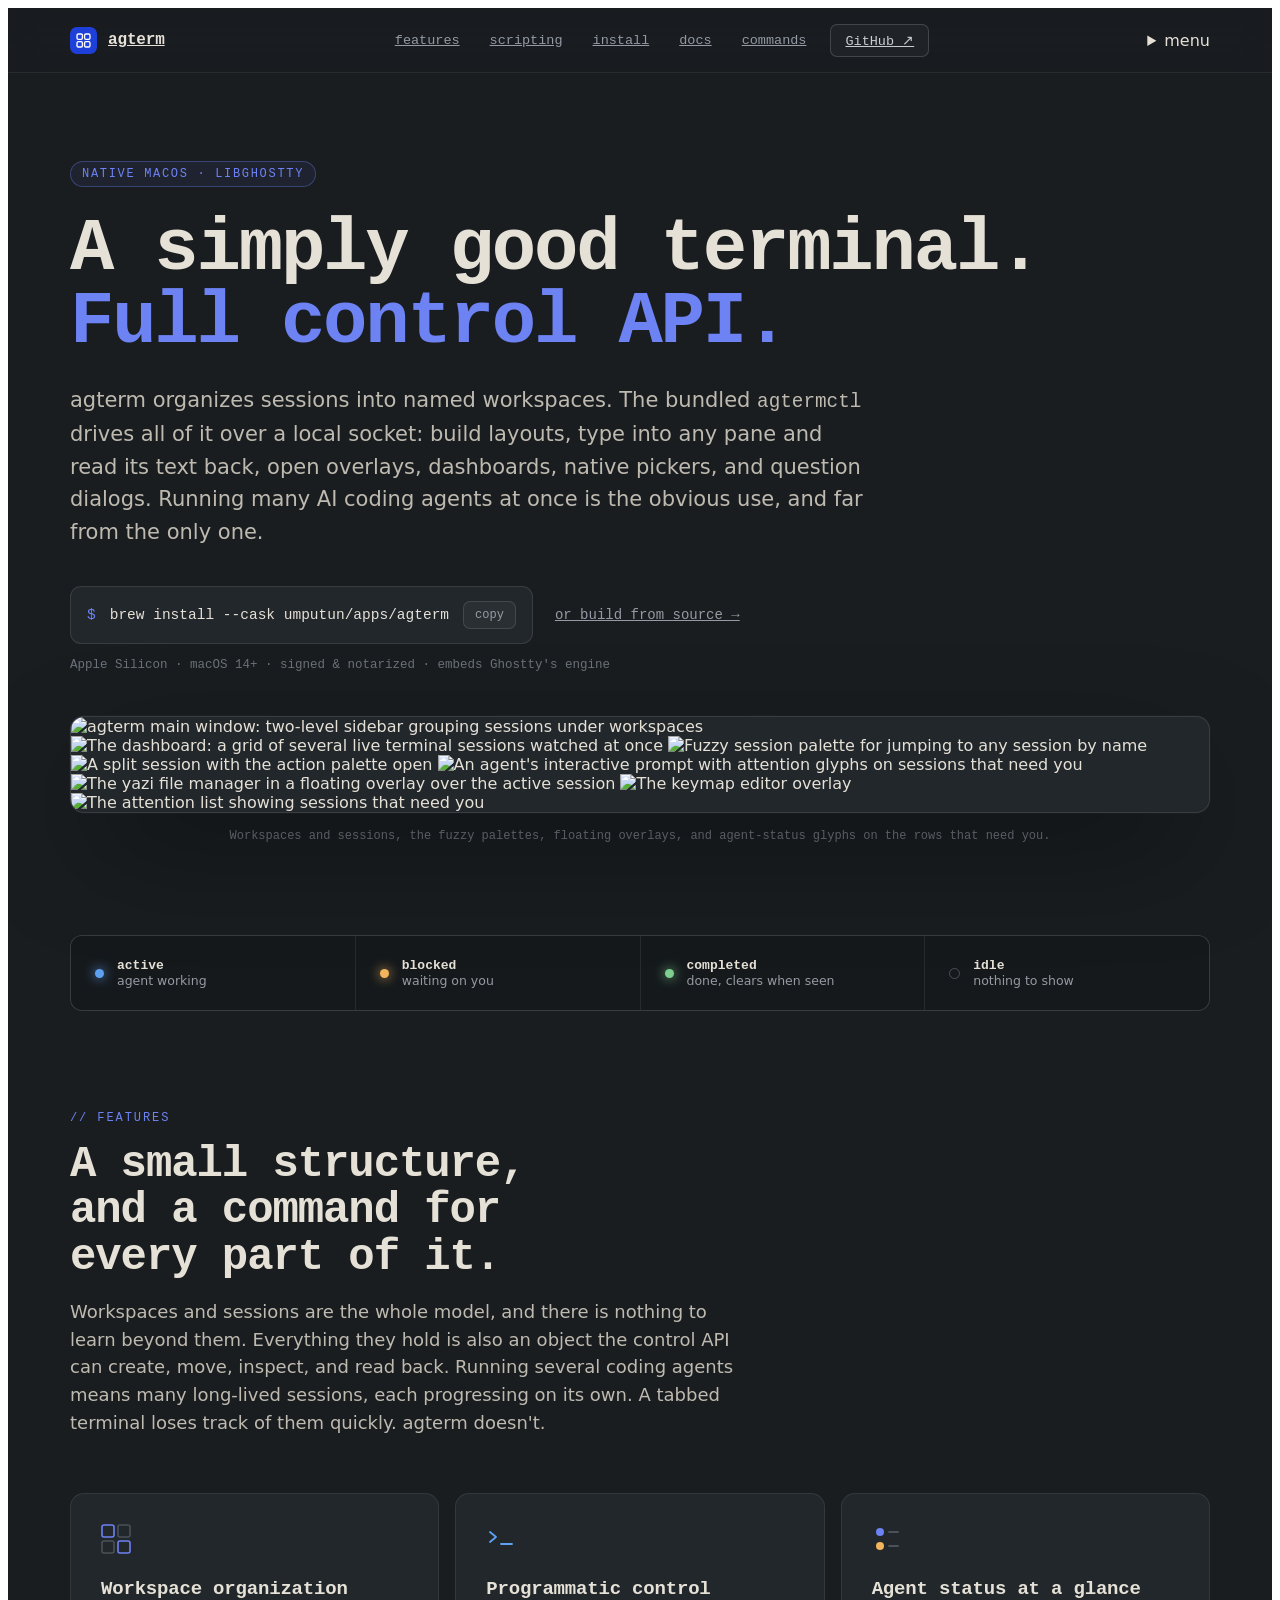
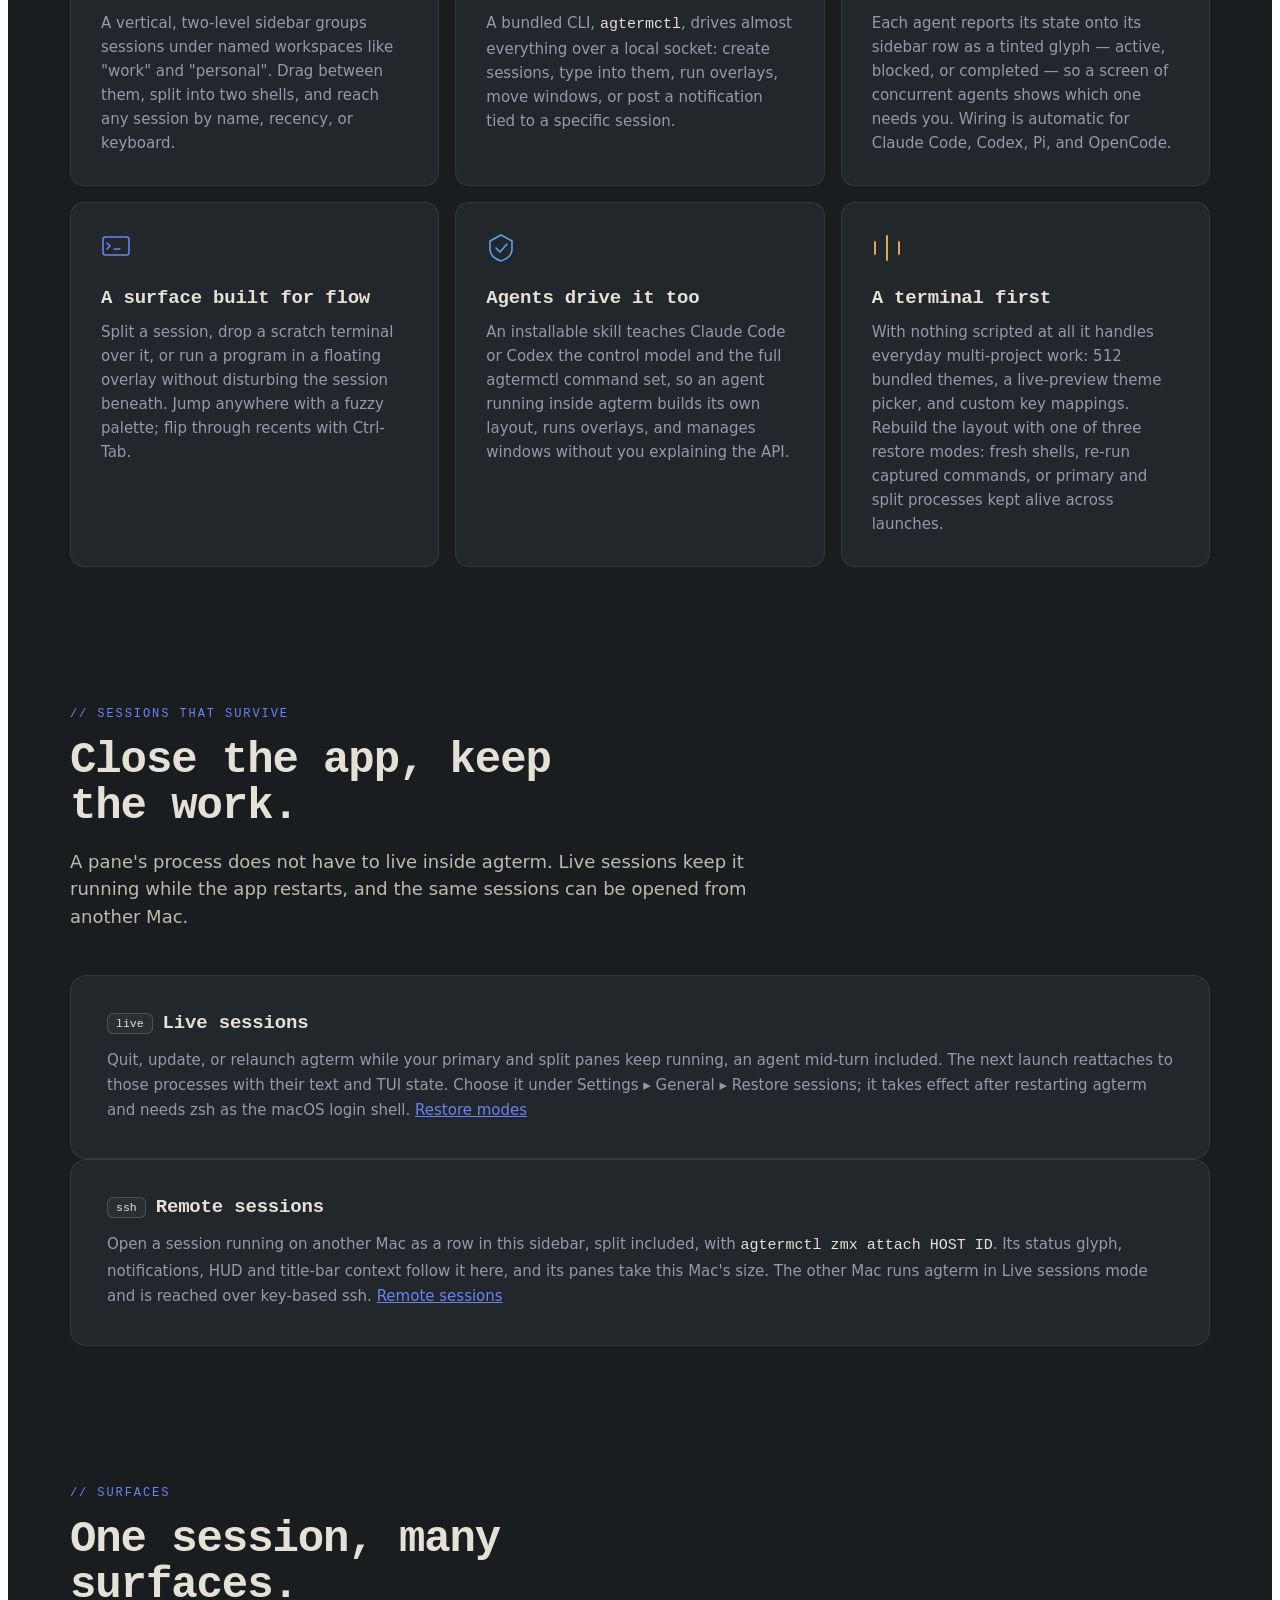
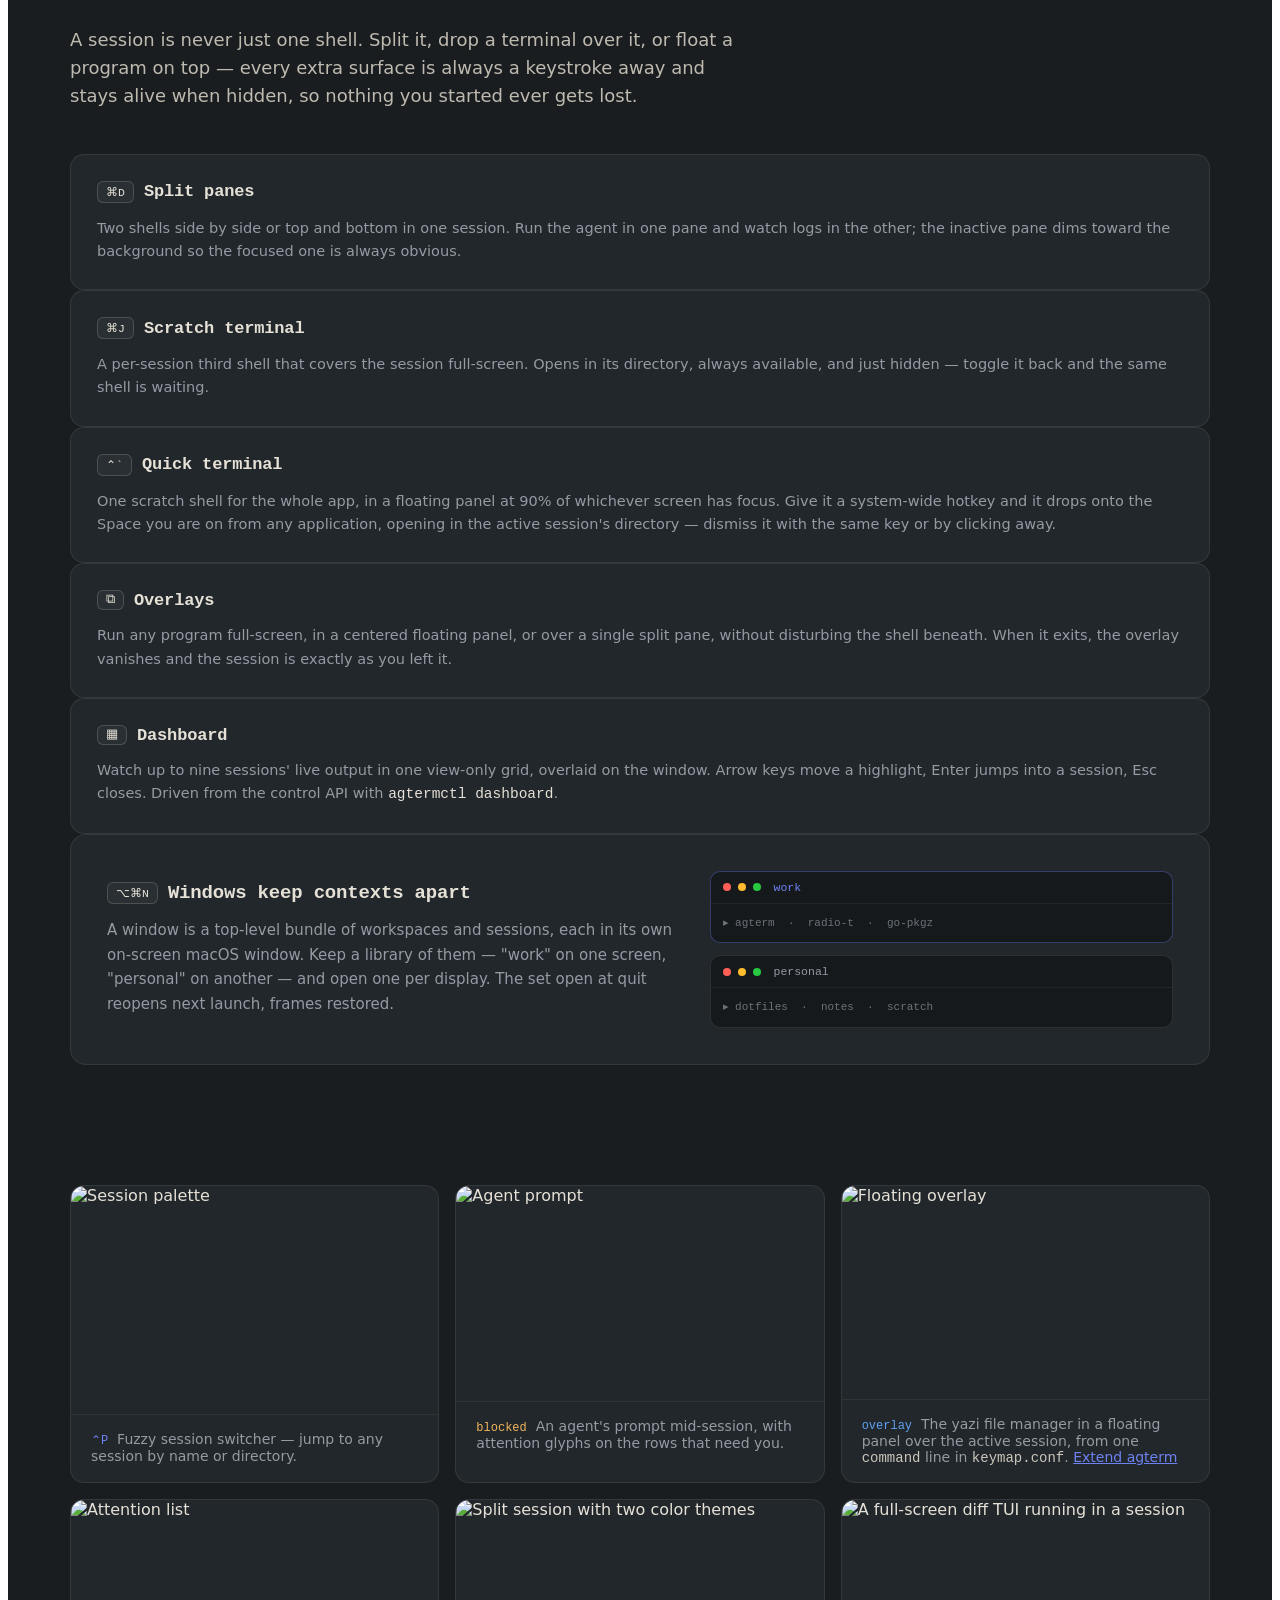
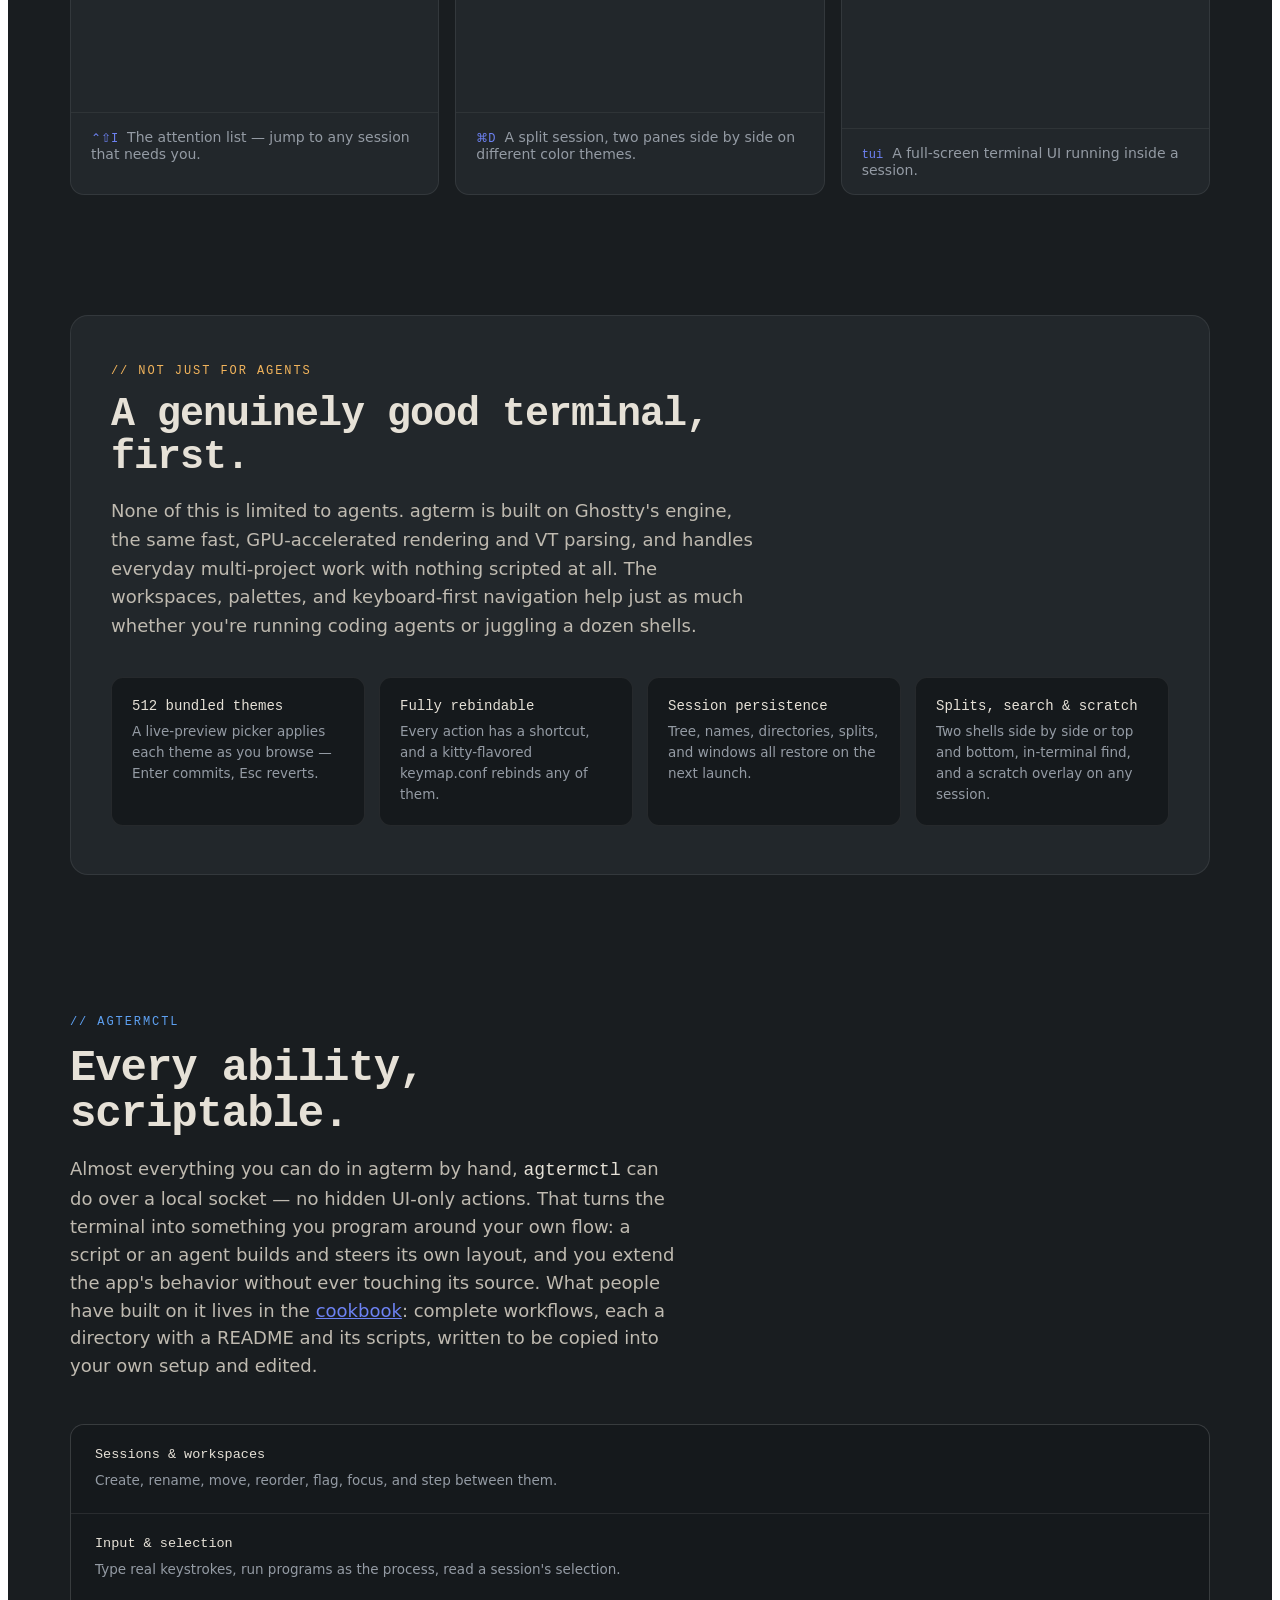
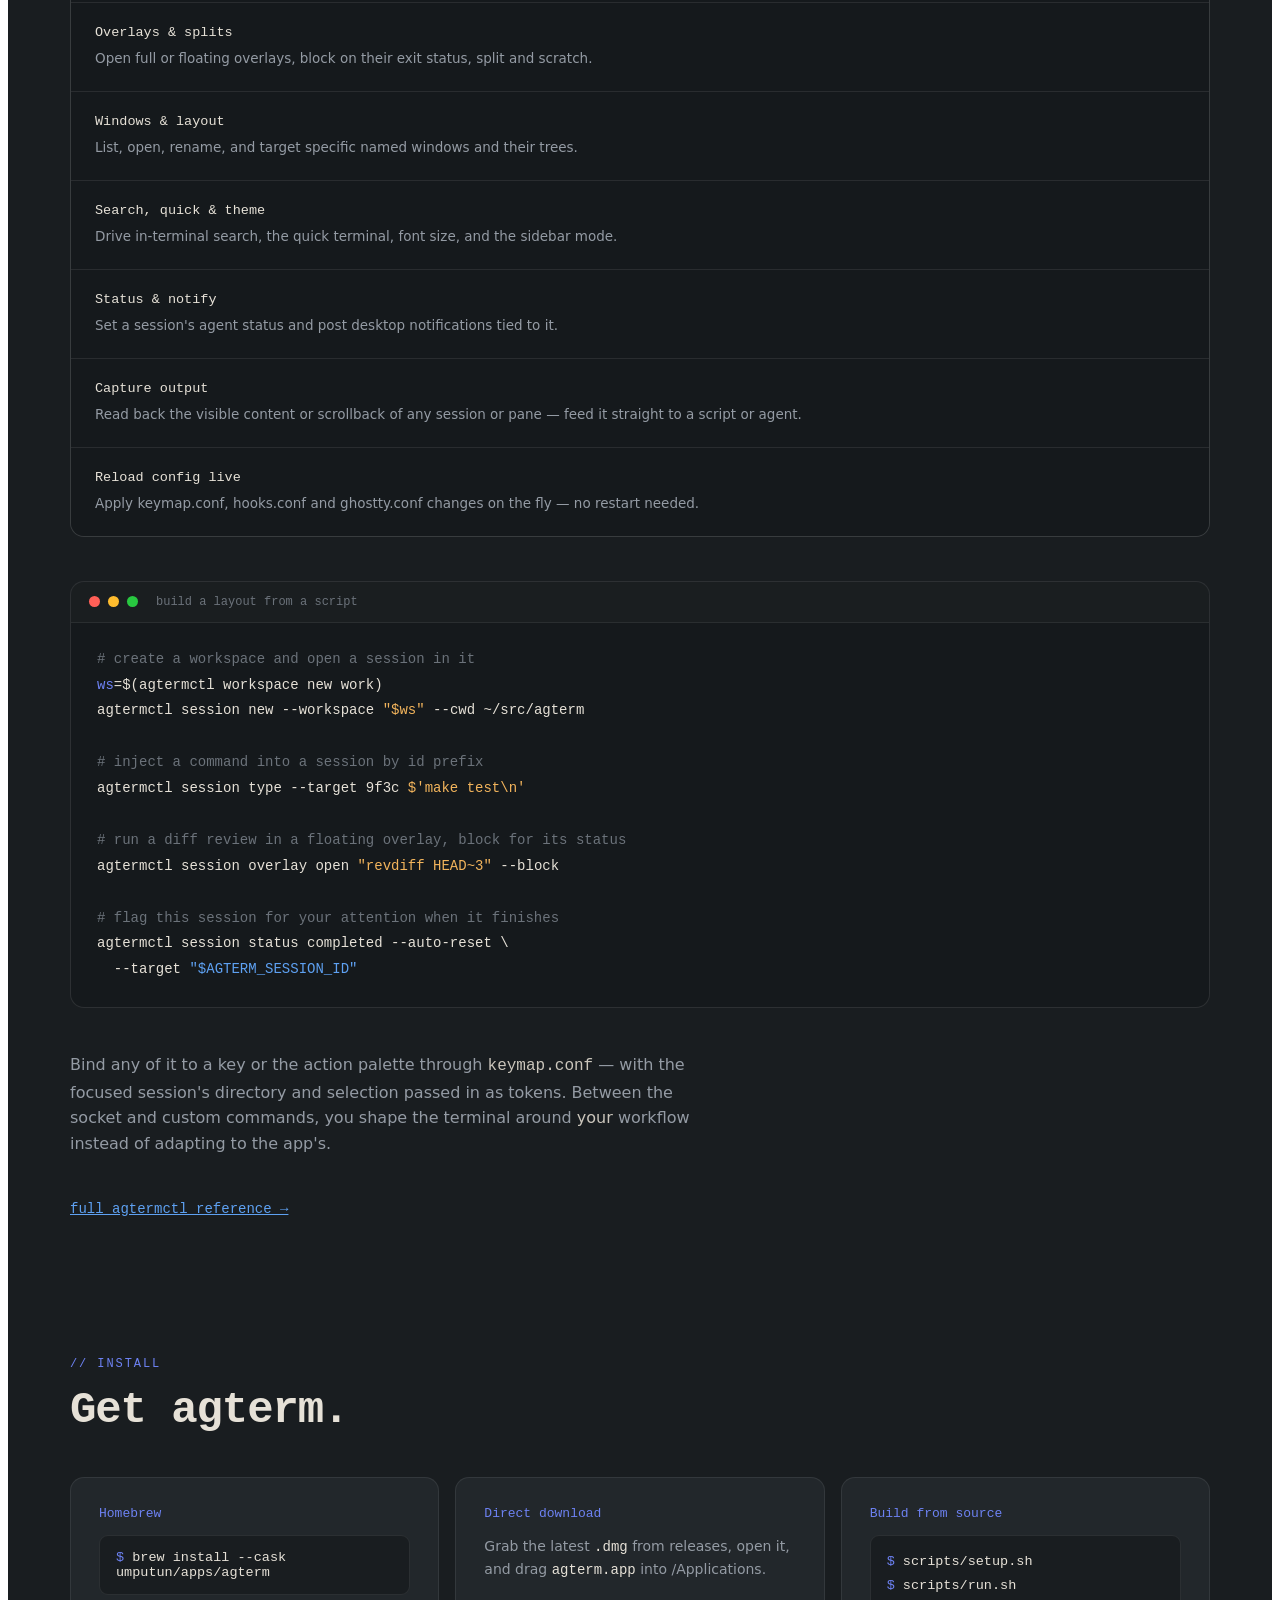
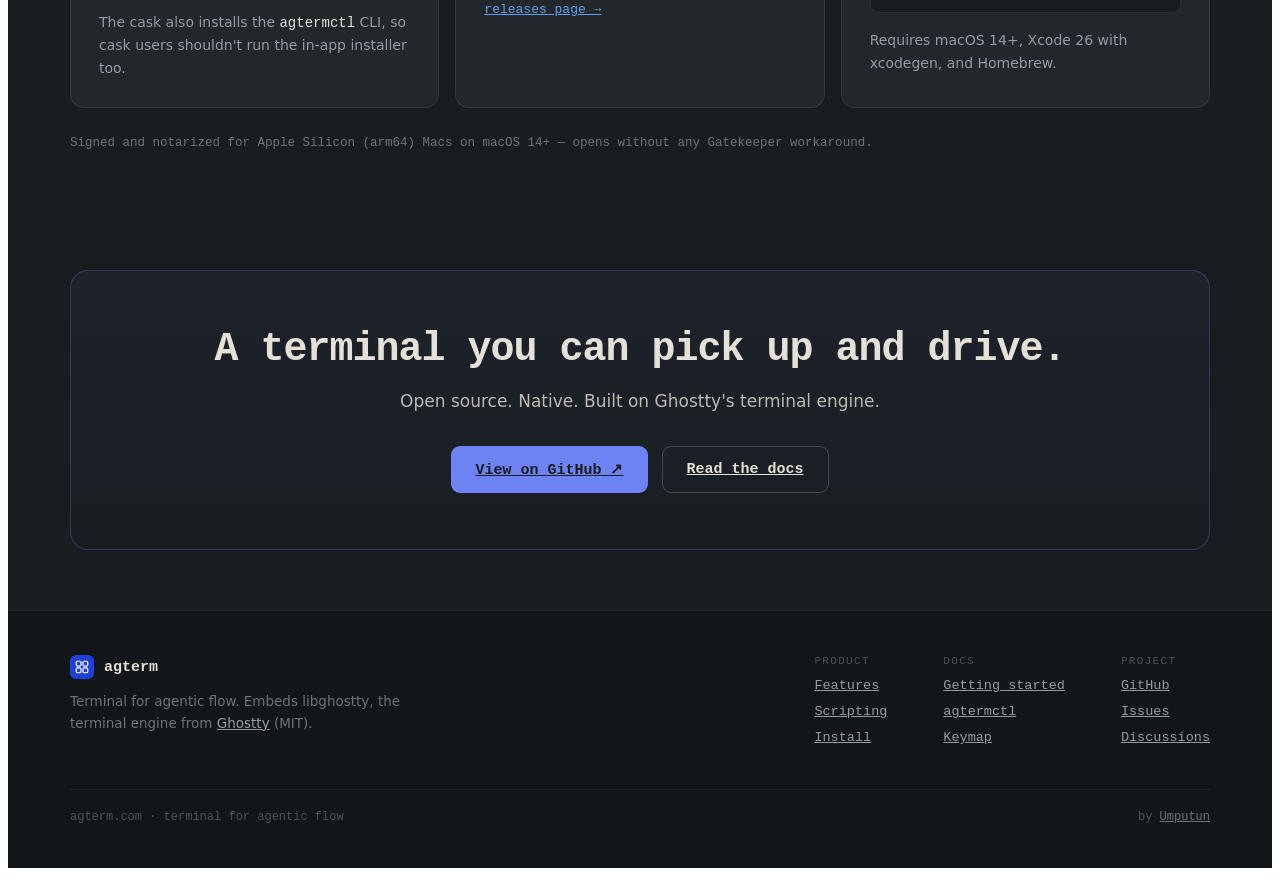
==== site/index.html @ 8153a64a "chore(release): prepare v0.33.1" ====
<!doctype html>
<html lang="en">
  <head>
    <meta charset="utf-8" />
    <meta name="viewport" content="width=device-width, initial-scale=1" />
    <title>agterm — a simply good macOS terminal with a full control API</title>
    <meta
      name="description"
      content="Native macOS terminal with named workspaces and a local control API for scripts, AI coding agents, and multi-session workflows."
    />
    <meta
      name="keywords"
      content="agterm, macOS terminal, scriptable terminal, terminal control API, terminal for AI agents, Claude Code terminal, Codex terminal, Pi coding agent terminal, OpenCode terminal, libghostty, ghostty, agtermctl, concurrent AI agents, agentic terminal"
    />
    <meta name="author" content="umputun" />
    <link rel="canonical" href="https://agterm.com/" />
    <meta property="og:type" content="website" />
    <meta property="og:title" content="agterm — a simply good macOS terminal with a full control API" />
    <meta
      property="og:description"
      content="Native macOS terminal with named workspaces and a local control API for scripts, AI coding agents, and multi-session workflows."
    />
    <meta property="og:url" content="https://agterm.com/" />
    <meta property="og:image" content="https://agterm.com/assets/agterm-og.png" />
    <meta property="og:image:width" content="1200" />
    <meta property="og:image:height" content="630" />
    <meta property="og:site_name" content="agterm" />
    <meta name="twitter:card" content="summary_large_image" />
    <meta name="twitter:site" content="@umputun" />
    <meta name="twitter:title" content="agterm — a simply good macOS terminal with a full control API" />
    <meta
      name="twitter:description"
      content="Native macOS terminal with named workspaces and a local control API for scripts, AI coding agents, and multi-session workflows."
    />
    <meta name="twitter:image" content="https://agterm.com/assets/agterm-og.png" />
    <link rel="icon" type="image/x-icon" href="/assets/favicon.ico" />
    <link rel="icon" type="image/png" sizes="32x32" href="/assets/favicon-32.png" />
    <link rel="icon" type="image/png" sizes="16x16" href="/assets/favicon-16.png" />
    <link rel="apple-touch-icon" sizes="180x180" href="/assets/favicon-180.png" />
    <meta name="theme-color" content="#191d20" />
    <link rel="preload" href="/assets/fonts/jetbrains-mono-latin.woff2" as="font" type="font/woff2" crossorigin />
    <link rel="preload" href="/assets/fonts/ibm-plex-sans-latin.woff2" as="font" type="font/woff2" crossorigin />
    <link rel="stylesheet" href="/style.css" />
    <script type="application/ld+json">
      {
        "@context": "https://schema.org",
        "@type": "SoftwareApplication",
        "name": "agterm",
        "description": "Native macOS terminal built on libghostty with a deliberately small workspace and session interface and a full local control API, so scripts and AI coding agents can drive almost every part of it and read the state back.",
        "url": "https://agterm.com",
        "applicationCategory": "DeveloperApplication",
        "operatingSystem": "macOS 14+",
        "offers": { "@type": "Offer", "price": "0", "priceCurrency": "USD" },
        "author": { "@type": "Person", "name": "Umputun", "url": "https://github.com/umputun" },
        "codeRepository": "https://github.com/umputun/agterm",
        "downloadUrl": "https://github.com/umputun/agterm/releases",
        "softwareVersion": "0.33.1"
      }
    </script>
  </head>
  <body>
    <div
      id="agterm-root"
      style="
        background: #191d20;
        color: #e6e1d7;
        font-family: &quot;IBM Plex Sans&quot;, system-ui, sans-serif;
        -webkit-font-smoothing: antialiased;
        min-height: 100vh;
        overflow-x: clip;
      "
    >
      <!-- ===== NAV ===== -->
      <div
        style="
          position: sticky;
          top: 0;
          z-index: 50;
          background: rgba(25, 29, 32, 0.72);
          backdrop-filter: blur(14px);
          border-bottom: 1px solid rgba(255, 255, 255, 0.07);
        "
      >
        <div
          class="site-nav-bar"
          style="
            max-width: 1140px;
            margin: 0 auto;
            padding: 0 28px;
            height: 64px;
            display: flex;
            align-items: center;
            justify-content: space-between;
          "
        >
          <a href="#top" style="display: flex; align-items: center; gap: 11px; color: #e6e1d7">
            <svg width="27" height="27" viewBox="0 0 100 100" fill="none" style="display: block; border-radius: 22%">
              <rect width="100" height="100" rx="24" fill="#1e40d8"></rect>
              <rect x="26" y="26" width="20" height="20" rx="5" stroke="#fff" stroke-width="5"></rect>
              <rect x="54" y="26" width="20" height="20" rx="5" stroke="#fff" stroke-width="5"></rect>
              <rect x="26" y="54" width="20" height="20" rx="5" stroke="#fff" stroke-width="5"></rect>
              <rect x="54" y="54" width="20" height="20" rx="5" stroke="#fff" stroke-width="5"></rect>
            </svg>
            <span
              style="
                font-family: &quot;JetBrains Mono&quot;, monospace;
                font-weight: 700;
                font-size: 16px;
                letter-spacing: -0.01em;
              "
              >agterm</span
            >
          </a>
          <div
            class="site-nav-desktop"
            style="
              display: flex;
              align-items: center;
              gap: 6px;
              font-family: &quot;JetBrains Mono&quot;, monospace;
              font-size: 13.5px;
            "
          >
            <a href="#features" style="color: #949ba4; padding: 8px 12px; border-radius: 7px" class="hv1">features</a>
            <a href="#scripting" style="color: #949ba4; padding: 8px 12px; border-radius: 7px" class="hv1">scripting</a>
            <a href="#install" style="color: #949ba4; padding: 8px 12px; border-radius: 7px" class="hv1">install</a>
            <a href="/docs" style="color: #949ba4; padding: 8px 12px; border-radius: 7px" class="hv1">docs</a>
            <a href="/commands" style="color: #949ba4; padding: 8px 12px; border-radius: 7px" class="hv1">commands</a>
            <a
              href="https://github.com/umputun/agterm"
              style="
                margin-left: 6px;
                color: #c9cdd2;
                border: 1px solid rgba(255, 255, 255, 0.16);
                background: rgba(255, 255, 255, 0.03);
                padding: 7px 14px;
                border-radius: 7px;
                font-weight: 500;
              "
              class="hv2"
              >GitHub ↗</a
            >
          </div>
          <details class="site-nav-mobile">
            <summary>menu</summary>
            <nav aria-label="Mobile navigation" onclick="this.parentElement.open=false">
              <a href="#features">features</a>
              <a href="#scripting">scripting</a>
              <a href="#install">install</a>
              <a href="/docs">docs</a>
              <a href="/commands">commands</a>
              <a href="https://github.com/umputun/agterm">GitHub ↗</a>
            </nav>
          </details>
        </div>
      </div>

      <!-- ===== HERO ===== -->
      <div id="top" style="position: relative; max-width: 1140px; margin: 0 auto; padding: 88px 28px 40px">
        <div style="display: flex; align-items: center; gap: 10px; margin-bottom: 26px">
          <span
            style="
              font-family: &quot;JetBrains Mono&quot;, monospace;
              font-size: 12px;
              letter-spacing: 0.14em;
              text-transform: uppercase;
              color: var(--accent, #6d82f3);
              border: 1px solid rgba(109, 130, 243, 0.35);
              background: rgba(109, 130, 243, 0.07);
              padding: 5px 11px;
              border-radius: 100px;
            "
            >native macOS · libghostty</span
          >
        </div>
        <h1
          style="
            font-family: &quot;JetBrains Mono&quot;, monospace;
            font-weight: 800;
            font-size: clamp(38px, 6.2vw, 74px);
            line-height: 0.98;
            letter-spacing: -0.03em;
            margin: 0 0 26px;
            max-width: 24ch;
          "
        >
          A simply good terminal. <span style="color: var(--accent, #6d82f3)">Full control API.</span>
        </h1>
        <p style="font-size: clamp(17px, 2vw, 21px); line-height: 1.55; color: #bfbab0; max-width: 60ch; margin: 0 0 38px">
          agterm organizes sessions into named workspaces. The bundled
          <code style="font-family: &quot;JetBrains Mono&quot;, monospace; font-size: 0.92em">agtermctl</code> drives all of it over
          a local socket: build layouts, type into any pane and read its text back, open overlays, dashboards, native pickers, and question dialogs.
          Running many AI coding agents at once is the obvious use, and far from the only one.
        </p>

        <!-- install command -->
        <div style="display: flex; flex-wrap: wrap; align-items: center; gap: 14px; margin-bottom: 14px">
          <div
            style="
              display: inline-flex;
              align-items: center;
              gap: 14px;
              background: #22272b;
              border: 1px solid rgba(255, 255, 255, 0.1);
              border-radius: 11px;
              padding: 14px 16px;
              font-family: &quot;JetBrains Mono&quot;, monospace;
              font-size: 14.5px;
            "
          >
            <span style="color: var(--accent, #6d82f3)">$</span>
            <span style="color: #e6e1d7">brew install --cask umputun/apps/agterm</span>
            <button
              onclick="cp(this)"
              style="
                border: 1px solid rgba(255, 255, 255, 0.12);
                background: rgba(255, 255, 255, 0.04);
                color: #949ba4;
                font-family: &quot;JetBrains Mono&quot;, monospace;
                font-size: 12px;
                padding: 6px 11px;
                border-radius: 7px;
                cursor: pointer;
                white-space: nowrap;
              "
              class="hv3"
            >
              copy
            </button>
          </div>
          <a
            href="#install"
            style="font-family: &quot;JetBrains Mono&quot;, monospace; font-size: 14px; color: #949ba4; padding: 14px 8px"
            class="hv4"
            >or build from source →</a
          >
        </div>
        <p style="font-family: &quot;JetBrains Mono&quot;, monospace; font-size: 12.5px; color: #6b727a; margin: 0 0 44px">
          Apple Silicon · macOS 14+ · signed &amp; notarized · embeds Ghostty's engine
        </p>

        <!-- product shot -->
        <div
          style="
            position: relative;
            border: 1px solid rgba(255, 255, 255, 0.1);
            border-radius: 14px;
            overflow: hidden;
            background: #22272b;
            box-shadow:
              0 40px 120px -30px rgba(0, 0, 0, 0.8),
              0 0 0 1px rgba(255, 255, 255, 0.02);
          "
        >
          <div class="hero-gallery">
            <img
              src="/assets/screenshot-main.webp"
              alt="agterm main window: two-level sidebar grouping sessions under workspaces"
              width="1187"
              height="696"
              fetchpriority="high"
            />
            <img
              src="/assets/screenshot-dashboard.webp"
              alt="The dashboard: a grid of several live terminal sessions watched at once"
              width="1187"
              height="696"
              loading="lazy"
            />
            <img
              src="/assets/screenshot-session-palette.webp"
              alt="Fuzzy session palette for jumping to any session by name"
              width="1187"
              height="696"
              loading="lazy"
            />
            <img
              src="/assets/screenshot-action-palette.webp"
              alt="A split session with the action palette open"
              width="1187"
              height="696"
              loading="lazy"
            />
            <img
              src="/assets/screenshot-agent-prompt.webp"
              alt="An agent's interactive prompt with attention glyphs on sessions that need you"
              width="1187"
              height="696"
              loading="lazy"
            />
            <img
              src="/assets/screenshot-floating-overlay.webp"
              alt="The yazi file manager in a floating overlay over the active session"
              width="1187"
              height="696"
              loading="lazy"
            />
            <img
              src="/assets/screenshot-keymap-editor.webp"
              alt="The keymap editor overlay"
              width="1187"
              height="696"
              loading="lazy"
            />
            <img
              src="/assets/screenshot-attention.webp"
              alt="The attention list showing sessions that need you"
              width="1187"
              height="696"
              loading="lazy"
            />
          </div>
        </div>
        <p
          style="
            text-align: center;
            font-family: &quot;JetBrains Mono&quot;, monospace;
            font-size: 12px;
            color: #6b727a;
            margin: 16px 0 0;
          "
        >
          Workspaces and sessions, the fuzzy palettes, floating overlays, and agent-status glyphs on the rows that need you.
        </p>
      </div>

      <!-- ===== STATUS STRIP ===== -->

      <div style="max-width: 1140px; margin: 52px auto 0; padding: 0 28px">
        <div
          style="
            display: grid;
            grid-template-columns: repeat(auto-fit, minmax(210px, 1fr));
            gap: 1px;
            background: rgba(255, 255, 255, 0.07);
            border: 1px solid rgba(255, 255, 255, 0.07);
            border-radius: 12px;
            overflow: hidden;
          "
        >
          <div style="background: #15191c; padding: 22px 24px; display: flex; align-items: center; gap: 13px">
            <span
              style="
                width: 9px;
                height: 9px;
                border-radius: 100px;
                background: #5ea1f2;
                box-shadow: 0 0 12px #5ea1f2;
                animation: pulse 2s ease-in-out infinite;
              "
            ></span>
            <div>
              <div style="font-family: &quot;JetBrains Mono&quot;, monospace; font-size: 13px; font-weight: 600">active</div>
              <div style="font-size: 12.5px; color: #949ba4">agent working</div>
            </div>
          </div>
          <div style="background: #15191c; padding: 22px 24px; display: flex; align-items: center; gap: 13px">
            <span style="width: 9px; height: 9px; border-radius: 100px; background: #f2b45c; box-shadow: 0 0 12px #f2b45c"></span>
            <div>
              <div style="font-family: &quot;JetBrains Mono&quot;, monospace; font-size: 13px; font-weight: 600">blocked</div>
              <div style="font-size: 12.5px; color: #949ba4">waiting on you</div>
            </div>
          </div>
          <div style="background: #15191c; padding: 22px 24px; display: flex; align-items: center; gap: 13px">
            <span style="width: 9px; height: 9px; border-radius: 100px; background: #7ece8f; box-shadow: 0 0 12px #7ece8f"></span>
            <div>
              <div style="font-family: &quot;JetBrains Mono&quot;, monospace; font-size: 13px; font-weight: 600">completed</div>
              <div style="font-size: 12.5px; color: #949ba4">done, clears when seen</div>
            </div>
          </div>
          <div style="background: #15191c; padding: 22px 24px; display: flex; align-items: center; gap: 13px">
            <span style="width: 9px; height: 9px; border-radius: 100px; border: 1.5px solid #4a5158"></span>
            <div>
              <div style="font-family: &quot;JetBrains Mono&quot;, monospace; font-size: 13px; font-weight: 600">idle</div>
              <div style="font-size: 12.5px; color: #949ba4">nothing to show</div>
            </div>
          </div>
        </div>
      </div>

      <!-- ===== FEATURES ===== -->
      <div id="features" style="max-width: 1140px; margin: 0 auto; padding: 100px 28px 40px">
        <div
          style="
            font-family: &quot;JetBrains Mono&quot;, monospace;
            font-size: 12px;
            letter-spacing: 0.16em;
            text-transform: uppercase;
            color: var(--accent, #6d82f3);
            margin-bottom: 16px;
          "
        >
          // features
        </div>
        <h2
          style="
            font-family: &quot;JetBrains Mono&quot;, monospace;
            font-weight: 800;
            font-size: clamp(28px, 4vw, 44px);
            letter-spacing: -0.025em;
            line-height: 1.05;
            margin: 0 0 18px;
            max-width: 20ch;
          "
        >
          A small structure, and a command for every part of it.
        </h2>
        <p style="font-size: 18px; line-height: 1.55; color: #bfbab0; max-width: 58ch; margin: 0 0 56px">
          Workspaces and sessions are the whole model, and there is nothing to learn beyond them. Everything they hold is also an
          object the control API can create, move, inspect, and read back. Running several coding agents means many long-lived
          sessions, each progressing on its own. A tabbed terminal loses track of them quickly. agterm doesn't.
        </p>

        <div style="display: grid; grid-template-columns: repeat(auto-fit, minmax(300px, 1fr)); gap: 16px">
          <div style="background: #22272b; border: 1px solid rgba(255, 255, 255, 0.08); border-radius: 14px; padding: 30px">
            <svg width="30" height="30" viewBox="0 0 30 30" fill="none" style="margin-bottom: 20px">
              <rect x="1" y="1" width="12" height="12" rx="2" stroke="#6d82f3" stroke-width="1.6"></rect>
              <rect x="17" y="1" width="12" height="12" rx="2" stroke="#4a5158" stroke-width="1.6"></rect>
              <rect x="1" y="17" width="12" height="12" rx="2" stroke="#4a5158" stroke-width="1.6"></rect>
              <rect x="17" y="17" width="12" height="12" rx="2" stroke="#6d82f3" stroke-width="1.6"></rect>
            </svg>
            <h3
              style="
                font-family: &quot;JetBrains Mono&quot;, monospace;
                font-weight: 700;
                font-size: 19px;
                margin: 0 0 11px;
                letter-spacing: -0.01em;
              "
            >
              Workspace organization
            </h3>
            <p style="font-size: 15px; line-height: 1.6; color: #949ba4; margin: 0">
              A vertical, two-level sidebar groups sessions under named workspaces like "work" and "personal". Drag between them,
              split into two shells, and reach any session by name, recency, or keyboard.
            </p>
          </div>

          <div style="background: #22272b; border: 1px solid rgba(255, 255, 255, 0.08); border-radius: 14px; padding: 30px">
            <svg width="30" height="30" viewBox="0 0 30 30" fill="none" style="margin-bottom: 20px">
              <path d="M4 8l6 5-6 5" stroke="#5ea1f2" stroke-width="1.8" stroke-linecap="round" stroke-linejoin="round"></path>
              <path d="M15 20h11" stroke="#5ea1f2" stroke-width="1.8" stroke-linecap="round"></path>
            </svg>
            <h3
              style="
                font-family: &quot;JetBrains Mono&quot;, monospace;
                font-weight: 700;
                font-size: 19px;
                margin: 0 0 11px;
                letter-spacing: -0.01em;
              "
            >
              Programmatic control
            </h3>
            <p style="font-size: 15px; line-height: 1.6; color: #949ba4; margin: 0">
              A bundled CLI, <span style="font-family: &quot;JetBrains Mono&quot;, monospace; color: #e6e1d7">agtermctl</span>,
              drives almost everything over a local socket: create sessions, type into them, run overlays, move windows, or post a
              notification tied to a specific session.
            </p>
          </div>

          <div style="background: #22272b; border: 1px solid rgba(255, 255, 255, 0.08); border-radius: 14px; padding: 30px">
            <svg width="30" height="30" viewBox="0 0 30 30" fill="none" style="margin-bottom: 20px">
              <circle cx="8" cy="8" r="4" fill="#6d82f3"></circle>
              <circle cx="8" cy="22" r="4" fill="#f2b45c"></circle>
              <path d="M17 8h9M17 22h9" stroke="#4a5158" stroke-width="1.8" stroke-linecap="round"></path>
            </svg>
            <h3
              style="
                font-family: &quot;JetBrains Mono&quot;, monospace;
                font-weight: 700;
                font-size: 19px;
                margin: 0 0 11px;
                letter-spacing: -0.01em;
              "
            >
              Agent status at a glance
            </h3>
            <p style="font-size: 15px; line-height: 1.6; color: #949ba4; margin: 0">
              Each agent reports its state onto its sidebar row as a tinted glyph — active, blocked, or completed — so a screen of
              concurrent agents shows which one needs you. Wiring is automatic for Claude Code, Codex, Pi, and OpenCode.
            </p>
          </div>

          <div style="background: #22272b; border: 1px solid rgba(255, 255, 255, 0.08); border-radius: 14px; padding: 30px">
            <svg width="30" height="30" viewBox="0 0 30 30" fill="none" style="margin-bottom: 20px">
              <rect x="2" y="4" width="26" height="18" rx="2.5" stroke="#6d82f3" stroke-width="1.6"></rect>
              <path
                d="M6 10l3 3-3 3M13 16h6"
                stroke="#6d82f3"
                stroke-width="1.6"
                stroke-linecap="round"
                stroke-linejoin="round"
              ></path>
            </svg>
            <h3
              style="
                font-family: &quot;JetBrains Mono&quot;, monospace;
                font-weight: 700;
                font-size: 19px;
                margin: 0 0 11px;
                letter-spacing: -0.01em;
              "
            >
              A surface built for flow
            </h3>
            <p style="font-size: 15px; line-height: 1.6; color: #949ba4; margin: 0">
              Split a session, drop a scratch terminal over it, or run a program in a floating overlay without disturbing the
              session beneath. Jump anywhere with a fuzzy palette; flip through recents with Ctrl-Tab.
            </p>
          </div>

          <div style="background: #22272b; border: 1px solid rgba(255, 255, 255, 0.08); border-radius: 14px; padding: 30px">
            <svg width="30" height="30" viewBox="0 0 30 30" fill="none" style="margin-bottom: 20px">
              <path
                d="M15 2l11 6v8c0 7-5 10-11 12C9 26 4 23 4 16V8l11-6z"
                stroke="#5ea1f2"
                stroke-width="1.6"
                stroke-linejoin="round"
              ></path>
              <path d="M10 15l4 4 7-8" stroke="#5ea1f2" stroke-width="1.6" stroke-linecap="round" stroke-linejoin="round"></path>
            </svg>
            <h3
              style="
                font-family: &quot;JetBrains Mono&quot;, monospace;
                font-weight: 700;
                font-size: 19px;
                margin: 0 0 11px;
                letter-spacing: -0.01em;
              "
            >
              Agents drive it too
            </h3>
            <p style="font-size: 15px; line-height: 1.6; color: #949ba4; margin: 0">
              An installable skill teaches Claude Code or Codex the control model and the full agtermctl command set, so an agent
              running inside agterm builds its own layout, runs overlays, and manages windows without you explaining the API.
            </p>
          </div>

          <div style="background: #22272b; border: 1px solid rgba(255, 255, 255, 0.08); border-radius: 14px; padding: 30px">
            <svg width="30" height="30" viewBox="0 0 30 30" fill="none" style="margin-bottom: 20px">
              <path d="M15 3v24M3 9v12M27 9v12" stroke="#f2b45c" stroke-width="1.8" stroke-linecap="round"></path>
            </svg>
            <h3
              style="
                font-family: &quot;JetBrains Mono&quot;, monospace;
                font-weight: 700;
                font-size: 19px;
                margin: 0 0 11px;
                letter-spacing: -0.01em;
              "
            >
              A terminal first
            </h3>
            <p style="font-size: 15px; line-height: 1.6; color: #949ba4; margin: 0">
              With nothing scripted at all it handles everyday multi-project work: 512 bundled themes, a live-preview theme picker,
              and custom key mappings. Rebuild the layout with one of three restore modes: fresh shells, re-run captured commands,
              or primary and split processes kept alive across launches.
            </p>
          </div>
        </div>
      </div>

      <div style="max-width: 1140px; margin: 0 auto; padding: 100px 28px 40px">
        <div
          style="
            font-family: &quot;JetBrains Mono&quot;, monospace;
            font-size: 12px;
            letter-spacing: 0.16em;
            text-transform: uppercase;
            color: var(--accent, #6d82f3);
            margin-bottom: 16px;
          "
        >
          // sessions that survive
        </div>
        <h2
          style="
            font-family: &quot;JetBrains Mono&quot;, monospace;
            font-weight: 800;
            font-size: clamp(28px, 4vw, 44px);
            letter-spacing: -0.025em;
            line-height: 1.05;
            margin: 0 0 18px;
            max-width: 20ch;
          "
        >
          Close the app, keep the work.
        </h2>
        <p style="font-size: 18px; line-height: 1.55; color: #bfbab0; max-width: 60ch; margin: 0 0 44px">
          A pane's process does not have to live inside agterm. Live sessions keep it running while the app restarts, and the same
          sessions can be opened from another Mac.
        </p>

        <div class="survive-grid">
          <div style="background: #22272b; border: 1px solid rgba(255, 255, 255, 0.08); border-radius: 16px; padding: 36px">
            <div style="display: flex; align-items: center; gap: 10px; margin-bottom: 14px">
              <span
                style="
                  font-family: &quot;JetBrains Mono&quot;, monospace;
                  font-size: 11.5px;
                  color: #e6e1d7;
                  border: 1px solid rgba(255, 255, 255, 0.16);
                  background: rgba(255, 255, 255, 0.04);
                  padding: 3px 8px;
                  border-radius: 6px;
                "
                >live</span
              >
              <h3
                style="
                  font-family: &quot;JetBrains Mono&quot;, monospace;
                  font-weight: 700;
                  font-size: 19px;
                  margin: 0;
                  letter-spacing: -0.01em;
                "
              >
                Live sessions
              </h3>
            </div>
            <p style="font-size: 15px; line-height: 1.65; color: #949ba4; margin: 0">
              Quit, update, or relaunch agterm while your primary and split panes keep running, an agent mid-turn included. The
              next launch reattaches to those processes with their text and TUI state. Choose it under Settings ▸ General ▸ Restore
              sessions; it takes effect after restarting agterm and needs zsh as the macOS login shell.
              <a href="/docs#restore" style="color: #6d82f3">Restore modes</a>
            </p>
          </div>
          <div style="background: #22272b; border: 1px solid rgba(255, 255, 255, 0.08); border-radius: 16px; padding: 36px">
            <div style="display: flex; align-items: center; gap: 10px; margin-bottom: 14px">
              <span
                style="
                  font-family: &quot;JetBrains Mono&quot;, monospace;
                  font-size: 11.5px;
                  color: #e6e1d7;
                  border: 1px solid rgba(255, 255, 255, 0.16);
                  background: rgba(255, 255, 255, 0.04);
                  padding: 3px 8px;
                  border-radius: 6px;
                "
                >ssh</span
              >
              <h3
                style="
                  font-family: &quot;JetBrains Mono&quot;, monospace;
                  font-weight: 700;
                  font-size: 19px;
                  margin: 0;
                  letter-spacing: -0.01em;
                "
              >
                Remote sessions
              </h3>
            </div>
            <p style="font-size: 15px; line-height: 1.65; color: #949ba4; margin: 0">
              Open a session running on another Mac as a row in this sidebar, split included, with
              <span style="font-family: &quot;JetBrains Mono&quot;, monospace; color: #e6e1d7">agtermctl zmx attach HOST ID</span>.
              Its status glyph, notifications, HUD and title-bar context follow it here, and its panes take this Mac's size. The
              other Mac runs agterm in Live sessions mode and is reached over key-based ssh.
              <a href="/docs#remote-sessions" style="color: #6d82f3">Remote sessions</a>
            </p>
          </div>
        </div>
      </div>

      <!-- ===== SURFACES ===== -->
      <div style="max-width: 1140px; margin: 0 auto; padding: 100px 28px 40px">
        <div
          style="
            font-family: &quot;JetBrains Mono&quot;, monospace;
            font-size: 12px;
            letter-spacing: 0.16em;
            text-transform: uppercase;
            color: var(--accent, #6d82f3);
            margin-bottom: 16px;
          "
        >
          // surfaces
        </div>
        <h2
          style="
            font-family: &quot;JetBrains Mono&quot;, monospace;
            font-weight: 800;
            font-size: clamp(28px, 4vw, 44px);
            letter-spacing: -0.025em;
            line-height: 1.05;
            margin: 0 0 18px;
            max-width: 20ch;
          "
        >
          One session, many surfaces.
        </h2>
        <p style="font-size: 18px; line-height: 1.55; color: #bfbab0; max-width: 60ch; margin: 0 0 44px">
          A session is never just one shell. Split it, drop a terminal over it, or float a program on top — every extra surface is
          always a keystroke away and stays alive when hidden, so nothing you started ever gets lost.
        </p>

        <div class="surfaces-grid">
          <div style="background: #22272b; border: 1px solid rgba(255, 255, 255, 0.08); border-radius: 14px; padding: 26px">
            <div style="display: flex; align-items: center; gap: 10px; margin-bottom: 14px">
              <span
                style="
                  font-family: &quot;JetBrains Mono&quot;, monospace;
                  font-size: 11.5px;
                  color: #e6e1d7;
                  border: 1px solid rgba(255, 255, 255, 0.16);
                  background: rgba(255, 255, 255, 0.04);
                  padding: 3px 8px;
                  border-radius: 6px;
                "
                >⌘D</span
              >
              <h3
                style="
                  font-family: &quot;JetBrains Mono&quot;, monospace;
                  font-weight: 700;
                  font-size: 17px;
                  margin: 0;
                  letter-spacing: -0.01em;
                "
              >
                Split panes
              </h3>
            </div>
            <p style="font-size: 14.5px; line-height: 1.6; color: #949ba4; margin: 0">
              Two shells side by side or top and bottom in one session. Run the agent in one pane and watch logs in the other;
              the inactive pane dims toward the background so the focused one is always obvious.
            </p>
          </div>

          <div style="background: #22272b; border: 1px solid rgba(255, 255, 255, 0.08); border-radius: 14px; padding: 26px">
            <div style="display: flex; align-items: center; gap: 10px; margin-bottom: 14px">
              <span
                style="
                  font-family: &quot;JetBrains Mono&quot;, monospace;
                  font-size: 11.5px;
                  color: #e6e1d7;
                  border: 1px solid rgba(255, 255, 255, 0.16);
                  background: rgba(255, 255, 255, 0.04);
                  padding: 3px 8px;
                  border-radius: 6px;
                "
                >⌘J</span
              >
              <h3
                style="
                  font-family: &quot;JetBrains Mono&quot;, monospace;
                  font-weight: 700;
                  font-size: 17px;
                  margin: 0;
                  letter-spacing: -0.01em;
                "
              >
                Scratch terminal
              </h3>
            </div>
            <p style="font-size: 14.5px; line-height: 1.6; color: #949ba4; margin: 0">
              A per-session third shell that covers the session full-screen. Opens in its directory, always available, and just
              hidden — toggle it back and the same shell is waiting.
            </p>
          </div>

          <div style="background: #22272b; border: 1px solid rgba(255, 255, 255, 0.08); border-radius: 14px; padding: 26px">
            <div style="display: flex; align-items: center; gap: 10px; margin-bottom: 14px">
              <span
                style="
                  font-family: &quot;JetBrains Mono&quot;, monospace;
                  font-size: 11.5px;
                  color: #e6e1d7;
                  border: 1px solid rgba(255, 255, 255, 0.16);
                  background: rgba(255, 255, 255, 0.04);
                  padding: 3px 8px;
                  border-radius: 6px;
                "
                >⌃`</span
              >
              <h3
                style="
                  font-family: &quot;JetBrains Mono&quot;, monospace;
                  font-weight: 700;
                  font-size: 17px;
                  margin: 0;
                  letter-spacing: -0.01em;
                "
              >
                Quick terminal
              </h3>
            </div>
            <p style="font-size: 14.5px; line-height: 1.6; color: #949ba4; margin: 0">
              One scratch shell for the whole app, in a floating panel at 90% of whichever screen has focus. Give it a
              system-wide hotkey and it drops onto the Space you are on from any application, opening in the active session's
              directory — dismiss it with the same key or by clicking away.
            </p>
          </div>

          <div style="background: #22272b; border: 1px solid rgba(255, 255, 255, 0.08); border-radius: 14px; padding: 26px">
            <div style="display: flex; align-items: center; gap: 10px; margin-bottom: 14px">
              <span
                style="
                  font-family: &quot;JetBrains Mono&quot;, monospace;
                  font-size: 12.5px;
                  color: #e6e1d7;
                  border: 1px solid rgba(255, 255, 255, 0.16);
                  background: rgba(255, 255, 255, 0.04);
                  padding: 3px 8px;
                  border-radius: 6px;
                  line-height: 1;
                "
                >⧉</span
              >
              <h3
                style="
                  font-family: &quot;JetBrains Mono&quot;, monospace;
                  font-weight: 700;
                  font-size: 17px;
                  margin: 0;
                  letter-spacing: -0.01em;
                "
              >
                Overlays
              </h3>
            </div>
            <p style="font-size: 14.5px; line-height: 1.6; color: #949ba4; margin: 0">
              Run any program full-screen, in a centered floating panel, or over a single split pane, without disturbing the
              shell beneath. When it exits, the overlay vanishes and the session is exactly as you left it.
            </p>
          </div>

          <div style="background: #22272b; border: 1px solid rgba(255, 255, 255, 0.08); border-radius: 14px; padding: 26px">
            <div style="display: flex; align-items: center; gap: 10px; margin-bottom: 14px">
              <span
                style="
                  font-family: &quot;JetBrains Mono&quot;, monospace;
                  font-size: 12.5px;
                  color: #e6e1d7;
                  border: 1px solid rgba(255, 255, 255, 0.16);
                  background: rgba(255, 255, 255, 0.04);
                  padding: 3px 8px;
                  border-radius: 6px;
                  line-height: 1;
                "
                >▦</span
              >
              <h3
                style="
                  font-family: &quot;JetBrains Mono&quot;, monospace;
                  font-weight: 700;
                  font-size: 17px;
                  margin: 0;
                  letter-spacing: -0.01em;
                "
              >
                Dashboard
              </h3>
            </div>
            <p style="font-size: 14.5px; line-height: 1.6; color: #949ba4; margin: 0">
              Watch up to nine sessions' live output in one view-only grid, overlaid on the window. Arrow keys move a highlight,
              Enter jumps into a session, Esc closes. Driven from the control API with
              <span style="font-family: &quot;JetBrains Mono&quot;, monospace; color: #e6e1d7">agtermctl dashboard</span>.
            </p>
          </div>

        <!-- windows callout: shares row 2 with the Dashboard card -->
        <div
          class="surfaces-wide"
          style="
            background: #22272b;
            border: 1px solid rgba(255, 255, 255, 0.08);
            border-radius: 16px;
            padding: 36px;
            display: grid;
            grid-template-columns: 1.1fr 0.9fr;
            gap: 36px;
            align-items: center;
          "
        >
          <div>
            <div style="display: flex; align-items: center; gap: 10px; margin-bottom: 14px">
              <span
                style="
                  font-family: &quot;JetBrains Mono&quot;, monospace;
                  font-size: 11.5px;
                  color: #e6e1d7;
                  border: 1px solid rgba(255, 255, 255, 0.16);
                  background: rgba(255, 255, 255, 0.04);
                  padding: 3px 8px;
                  border-radius: 6px;
                "
                >⌥⌘N</span
              >
              <h3
                style="
                  font-family: &quot;JetBrains Mono&quot;, monospace;
                  font-weight: 700;
                  font-size: 19px;
                  margin: 0;
                  letter-spacing: -0.01em;
                "
              >
                Windows keep contexts apart
              </h3>
            </div>
            <p style="font-size: 15px; line-height: 1.65; color: #949ba4; margin: 0">
              A window is a top-level bundle of workspaces and sessions, each in its own on-screen macOS window. Keep a library of
              them — "work" on one screen, "personal" on another — and open one per display. The set open at quit reopens next
              launch, frames restored.
            </p>
          </div>
          <div style="display: flex; flex-direction: column; gap: 12px">
            <div style="border: 1px solid rgba(109, 130, 243, 0.35); background: #15191c; border-radius: 10px; overflow: hidden">
              <div
                style="
                  display: flex;
                  align-items: center;
                  gap: 7px;
                  padding: 9px 12px;
                  border-bottom: 1px solid rgba(255, 255, 255, 0.06);
                "
              >
                <span style="width: 8px; height: 8px; border-radius: 100px; background: #ff5f57"></span
                ><span style="width: 8px; height: 8px; border-radius: 100px; background: #febc2e"></span
                ><span style="width: 8px; height: 8px; border-radius: 100px; background: #28c840"></span>
                <span
                  style="
                    margin-left: 6px;
                    font-family: &quot;JetBrains Mono&quot;, monospace;
                    font-size: 11.5px;
                    color: var(--accent, #6d82f3);
                  "
                  >work</span
                >
              </div>
              <div
                style="
                  padding: 10px 12px;
                  font-family: &quot;JetBrains Mono&quot;, monospace;
                  font-size: 11px;
                  color: #6b727a;
                  line-height: 1.7;
                "
              >
                ▸ agterm &nbsp;·&nbsp; radio-t &nbsp;·&nbsp; go-pkgz
              </div>
            </div>
            <div style="border: 1px solid rgba(255, 255, 255, 0.1); background: #15191c; border-radius: 10px; overflow: hidden">
              <div
                style="
                  display: flex;
                  align-items: center;
                  gap: 7px;
                  padding: 9px 12px;
                  border-bottom: 1px solid rgba(255, 255, 255, 0.06);
                "
              >
                <span style="width: 8px; height: 8px; border-radius: 100px; background: #ff5f57"></span
                ><span style="width: 8px; height: 8px; border-radius: 100px; background: #febc2e"></span
                ><span style="width: 8px; height: 8px; border-radius: 100px; background: #28c840"></span>
                <span
                  style="margin-left: 6px; font-family: &quot;JetBrains Mono&quot;, monospace; font-size: 11.5px; color: #949ba4"
                  >personal</span
                >
              </div>
              <div
                style="
                  padding: 10px 12px;
                  font-family: &quot;JetBrains Mono&quot;, monospace;
                  font-size: 11px;
                  color: #6b727a;
                  line-height: 1.7;
                "
              >
                ▸ dotfiles &nbsp;·&nbsp; notes &nbsp;·&nbsp; scratch
              </div>
            </div>
          </div>
        </div>
        </div>
      </div>

      <!-- ===== SHOWCASE ===== -->

      <div style="max-width: 1140px; margin: 0 auto; padding: 80px 28px 40px">
        <div style="display: grid; grid-template-columns: repeat(auto-fit, minmax(320px, 1fr)); gap: 16px">
          <figure
            style="
              margin: 0;
              background: #22272b;
              border: 1px solid rgba(255, 255, 255, 0.08);
              border-radius: 14px;
              overflow: hidden;
            "
          >
            <img
              src="/assets/screenshot-session-palette.webp"
              alt="Session palette"
              width="1324"
              height="821"
              loading="lazy"
              style="display: block; width: 100%; height: auto; border-bottom: 1px solid rgba(255, 255, 255, 0.06)"
            />
            <figcaption style="padding: 16px 20px; font-size: 14px; color: #949ba4">
              <span style="font-family: &quot;JetBrains Mono&quot;, monospace; color: var(--accent, #6d82f3); font-size: 12px"
                >⌃P</span
              >
              &nbsp;Fuzzy session switcher — jump to any session by name or directory.
            </figcaption>
          </figure>
          <figure
            style="
              margin: 0;
              background: #22272b;
              border: 1px solid rgba(255, 255, 255, 0.08);
              border-radius: 14px;
              overflow: hidden;
            "
          >
            <img
              src="/assets/screenshot-agent-prompt.webp"
              alt="Agent prompt"
              width="1187"
              height="696"
              loading="lazy"
              style="display: block; width: 100%; height: auto; border-bottom: 1px solid rgba(255, 255, 255, 0.06)"
            />
            <figcaption style="padding: 16px 20px; font-size: 14px; color: #949ba4">
              <span style="font-family: &quot;JetBrains Mono&quot;, monospace; color: #f2b45c; font-size: 12px">blocked</span>
              &nbsp;An agent's prompt mid-session, with attention glyphs on the rows that need you.
            </figcaption>
          </figure>
          <figure
            style="
              margin: 0;
              background: #22272b;
              border: 1px solid rgba(255, 255, 255, 0.08);
              border-radius: 14px;
              overflow: hidden;
            "
          >
            <img
              src="/assets/screenshot-floating-overlay.webp"
              alt="Floating overlay"
              width="1187"
              height="687"
              loading="lazy"
              style="display: block; width: 100%; height: auto; border-bottom: 1px solid rgba(255, 255, 255, 0.06)"
            />
            <figcaption style="padding: 16px 20px; font-size: 14px; color: #949ba4">
              <span style="font-family: &quot;JetBrains Mono&quot;, monospace; color: #5ea1f2; font-size: 12px">overlay</span>
              &nbsp;The yazi file manager in a floating panel over the active session, from one
              <span style="font-family: &quot;JetBrains Mono&quot;, monospace; color: #cbc6bc">command</span> line in
              <span style="font-family: &quot;JetBrains Mono&quot;, monospace; color: #cbc6bc">keymap.conf</span>.
              <a href="/docs#extend" style="color: #6d82f3">Extend agterm</a>
            </figcaption>
          </figure>
          <figure
            style="
              margin: 0;
              background: #22272b;
              border: 1px solid rgba(255, 255, 255, 0.08);
              border-radius: 14px;
              overflow: hidden;
            "
          >
            <img
              src="/assets/screenshot-attention.webp"
              alt="Attention list"
              width="1187"
              height="685"
              loading="lazy"
              style="display: block; width: 100%; height: auto; border-bottom: 1px solid rgba(255, 255, 255, 0.06)"
            />
            <figcaption style="padding: 16px 20px; font-size: 14px; color: #949ba4">
              <span style="font-family: &quot;JetBrains Mono&quot;, monospace; color: var(--accent, #6d82f3); font-size: 12px"
                >⌃⇧I</span
              >
              &nbsp;The attention list — jump to any session that needs you.
            </figcaption>
          </figure>
          <figure
            style="
              margin: 0;
              background: #22272b;
              border: 1px solid rgba(255, 255, 255, 0.08);
              border-radius: 14px;
              overflow: hidden;
            "
          >
            <img
              src="/assets/screenshot-split-theme.webp"
              alt="Split session with two color themes"
              width="1187"
              height="687"
              loading="lazy"
              style="display: block; width: 100%; height: auto; border-bottom: 1px solid rgba(255, 255, 255, 0.06)"
            />
            <figcaption style="padding: 16px 20px; font-size: 14px; color: #949ba4">
              <span style="font-family: &quot;JetBrains Mono&quot;, monospace; color: var(--accent, #6d82f3); font-size: 12px"
                >⌘D</span
              >
              &nbsp;A split session, two panes side by side on different color themes.
            </figcaption>
          </figure>
          <figure
            style="
              margin: 0;
              background: #22272b;
              border: 1px solid rgba(255, 255, 255, 0.08);
              border-radius: 14px;
              overflow: hidden;
            "
          >
            <img
              src="/assets/screenshot-diff-tui.webp"
              alt="A full-screen diff TUI running in a session"
              width="1187"
              height="739"
              loading="lazy"
              style="display: block; width: 100%; height: auto; border-bottom: 1px solid rgba(255, 255, 255, 0.06)"
            />
            <figcaption style="padding: 16px 20px; font-size: 14px; color: #949ba4">
              <span style="font-family: &quot;JetBrains Mono&quot;, monospace; color: var(--accent, #6d82f3); font-size: 12px"
                >tui</span
              >
              &nbsp;A full-screen terminal UI running inside a session.
            </figcaption>
          </figure>
        </div>
      </div>

      <!-- ===== GENERAL-PURPOSE ===== -->
      <div style="max-width: 1140px; margin: 0 auto; padding: 80px 28px 40px">
        <div style="background: #22272b; border: 1px solid rgba(255, 255, 255, 0.08); border-radius: 18px; padding: 48px 40px">
          <div style="display: grid; grid-template-columns: 1fr; gap: 36px">
            <div style="max-width: 64ch">
              <div
                style="
                  font-family: &quot;JetBrains Mono&quot;, monospace;
                  font-size: 12px;
                  letter-spacing: 0.16em;
                  text-transform: uppercase;
                  color: #f2b45c;
                  margin-bottom: 16px;
                "
              >
                // not just for agents
              </div>
              <h2
                style="
                  font-family: &quot;JetBrains Mono&quot;, monospace;
                  font-weight: 800;
                  font-size: clamp(26px, 3.8vw, 40px);
                  letter-spacing: -0.025em;
                  line-height: 1.06;
                  margin: 0 0 18px;
                "
              >
                A genuinely good terminal, first.
              </h2>
              <p style="font-size: 18px; line-height: 1.6; color: #bfbab0; margin: 0">
                None of this is limited to agents. agterm is built on Ghostty's engine, the
                same fast, GPU-accelerated rendering and VT parsing, and handles everyday multi-project work with nothing scripted
                at all. The workspaces, palettes, and keyboard-first navigation help just as much whether you're running coding
                agents or juggling a dozen shells.
              </p>
            </div>
            <div style="display: grid; grid-template-columns: repeat(auto-fit, minmax(220px, 1fr)); gap: 14px">
              <div style="border: 1px solid rgba(255, 255, 255, 0.07); border-radius: 12px; padding: 20px; background: #15191c">
                <div
                  style="font-family: &quot;JetBrains Mono&quot;, monospace; font-size: 14px; color: #e6e1d7; margin-bottom: 7px"
                >
                  512 bundled themes
                </div>
                <p style="font-size: 13.5px; line-height: 1.55; color: #949ba4; margin: 0">
                  A live-preview picker applies each theme as you browse — Enter commits, Esc reverts.
                </p>
              </div>
              <div style="border: 1px solid rgba(255, 255, 255, 0.07); border-radius: 12px; padding: 20px; background: #15191c">
                <div
                  style="font-family: &quot;JetBrains Mono&quot;, monospace; font-size: 14px; color: #e6e1d7; margin-bottom: 7px"
                >
                  Fully rebindable
                </div>
                <p style="font-size: 13.5px; line-height: 1.55; color: #949ba4; margin: 0">
                  Every action has a shortcut, and a kitty-flavored keymap.conf rebinds any of them.
                </p>
              </div>
              <div style="border: 1px solid rgba(255, 255, 255, 0.07); border-radius: 12px; padding: 20px; background: #15191c">
                <div
                  style="font-family: &quot;JetBrains Mono&quot;, monospace; font-size: 14px; color: #e6e1d7; margin-bottom: 7px"
                >
                  Session persistence
                </div>
                <p style="font-size: 13.5px; line-height: 1.55; color: #949ba4; margin: 0">
                  Tree, names, directories, splits, and windows all restore on the next launch.
                </p>
              </div>
              <div style="border: 1px solid rgba(255, 255, 255, 0.07); border-radius: 12px; padding: 20px; background: #15191c">
                <div
                  style="font-family: &quot;JetBrains Mono&quot;, monospace; font-size: 14px; color: #e6e1d7; margin-bottom: 7px"
                >
                  Splits, search &amp; scratch
                </div>
                <p style="font-size: 13.5px; line-height: 1.55; color: #949ba4; margin: 0">
                  Two shells side by side or top and bottom, in-terminal find, and a scratch overlay on any session.
                </p>
              </div>
            </div>
          </div>
        </div>
      </div>

      <!-- ===== SCRIPTING ===== -->
      <div id="scripting" style="max-width: 1140px; margin: 0 auto; padding: 100px 28px 40px">
        <div style="display: grid; grid-template-columns: 1fr; gap: 44px">
          <div style="max-width: 60ch">
            <div
              style="
                font-family: &quot;JetBrains Mono&quot;, monospace;
                font-size: 12px;
                letter-spacing: 0.16em;
                text-transform: uppercase;
                color: #5ea1f2;
                margin-bottom: 16px;
              "
            >
              // agtermctl
            </div>
            <h2
              style="
                font-family: &quot;JetBrains Mono&quot;, monospace;
                font-weight: 800;
                font-size: clamp(28px, 4vw, 44px);
                letter-spacing: -0.025em;
                line-height: 1.05;
                margin: 0 0 18px;
              "
            >
              Every ability, scriptable.
            </h2>
            <p style="font-size: 18px; line-height: 1.55; color: #bfbab0; margin: 0">
              Almost everything you can do in agterm by hand,
              <span style="font-family: &quot;JetBrains Mono&quot;, monospace; color: #e6e1d7">agtermctl</span> can do over a
              local socket — no hidden UI-only actions. That turns the terminal into something you program around your own flow: a
              script or an agent builds and steers its own layout, and you extend the app's behavior without ever touching its
              source. What people have built on it lives in the
              <a href="https://github.com/umputun/agterm/tree/master/cookbook" style="color: #6d82f3">cookbook</a>: complete
              workflows, each a directory with a README and its scripts, written to be copied into your own setup and edited.
            </p>
          </div>

          <div
            class="cap-grid"
            style="
              display: grid;
              gap: 1px;
              background: rgba(255, 255, 255, 0.07);
              border: 1px solid rgba(255, 255, 255, 0.07);
              border-radius: 14px;
              overflow: hidden;
            "
          >
            <div style="background: #15191c; padding: 22px 24px">
              <div
                style="font-family: &quot;JetBrains Mono&quot;, monospace; font-size: 13.5px; color: #e6e1d7; margin-bottom: 8px"
              >
                Sessions &amp; workspaces
              </div>
              <p style="font-size: 13.5px; line-height: 1.55; color: #949ba4; margin: 0">
                Create, rename, move, reorder, flag, focus, and step between them.
              </p>
            </div>
            <div style="background: #15191c; padding: 22px 24px">
              <div
                style="font-family: &quot;JetBrains Mono&quot;, monospace; font-size: 13.5px; color: #e6e1d7; margin-bottom: 8px"
              >
                Input &amp; selection
              </div>
              <p style="font-size: 13.5px; line-height: 1.55; color: #949ba4; margin: 0">
                Type real keystrokes, run programs as the process, read a session's selection.
              </p>
            </div>
            <div style="background: #15191c; padding: 22px 24px">
              <div
                style="font-family: &quot;JetBrains Mono&quot;, monospace; font-size: 13.5px; color: #e6e1d7; margin-bottom: 8px"
              >
                Overlays &amp; splits
              </div>
              <p style="font-size: 13.5px; line-height: 1.55; color: #949ba4; margin: 0">
                Open full or floating overlays, block on their exit status, split and scratch.
              </p>
            </div>
            <div style="background: #15191c; padding: 22px 24px">
              <div
                style="font-family: &quot;JetBrains Mono&quot;, monospace; font-size: 13.5px; color: #e6e1d7; margin-bottom: 8px"
              >
                Windows &amp; layout
              </div>
              <p style="font-size: 13.5px; line-height: 1.55; color: #949ba4; margin: 0">
                List, open, rename, and target specific named windows and their trees.
              </p>
            </div>
            <div style="background: #15191c; padding: 22px 24px">
              <div
                style="font-family: &quot;JetBrains Mono&quot;, monospace; font-size: 13.5px; color: #e6e1d7; margin-bottom: 8px"
              >
                Search, quick &amp; theme
              </div>
              <p style="font-size: 13.5px; line-height: 1.55; color: #949ba4; margin: 0">
                Drive in-terminal search, the quick terminal, font size, and the sidebar mode.
              </p>
            </div>
            <div style="background: #15191c; padding: 22px 24px">
              <div
                style="font-family: &quot;JetBrains Mono&quot;, monospace; font-size: 13.5px; color: #e6e1d7; margin-bottom: 8px"
              >
                Status &amp; notify
              </div>
              <p style="font-size: 13.5px; line-height: 1.55; color: #949ba4; margin: 0">
                Set a session's agent status and post desktop notifications tied to it.
              </p>
            </div>
            <div style="background: #15191c; padding: 22px 24px">
              <div
                style="font-family: &quot;JetBrains Mono&quot;, monospace; font-size: 13.5px; color: #e6e1d7; margin-bottom: 8px"
              >
                Capture output
              </div>
              <p style="font-size: 13.5px; line-height: 1.55; color: #949ba4; margin: 0">
                Read back the visible content or scrollback of any session or pane — feed it straight to a script or agent.
              </p>
            </div>
            <div style="background: #15191c; padding: 22px 24px">
              <div
                style="font-family: &quot;JetBrains Mono&quot;, monospace; font-size: 13.5px; color: #e6e1d7; margin-bottom: 8px"
              >
                Reload config live
              </div>
              <p style="font-size: 13.5px; line-height: 1.55; color: #949ba4; margin: 0">
                Apply keymap.conf, hooks.conf and ghostty.conf changes on the fly — no restart needed.
              </p>
            </div>
          </div>

          <div style="background: #15191c; border: 1px solid rgba(255, 255, 255, 0.1); border-radius: 14px; overflow: hidden">
            <div
              style="
                display: flex;
                align-items: center;
                gap: 8px;
                padding: 13px 18px;
                border-bottom: 1px solid rgba(255, 255, 255, 0.07);
                background: rgba(255, 255, 255, 0.02);
              "
            >
              <span style="width: 11px; height: 11px; border-radius: 100px; background: #ff5f57"></span>
              <span style="width: 11px; height: 11px; border-radius: 100px; background: #febc2e"></span>
              <span style="width: 11px; height: 11px; border-radius: 100px; background: #28c840"></span>
              <span style="margin-left: 10px; font-family: &quot;JetBrains Mono&quot;, monospace; font-size: 12px; color: #6b727a"
                >build a layout from a script</span
              >
            </div>
            <pre
              style="
                margin: 0;
                padding: 24px 26px;
                overflow-x: auto;
                font-family: &quot;JetBrains Mono&quot;, monospace;
                font-size: 14px;
                line-height: 1.85;
                color: #e6e1d7;
              "
            ><span style="color:#6b727a;"># create a workspace and open a session in it</span>
<span style="color:var(--accent,#6d82f3);">ws</span>=$(agtermctl workspace new work)
agtermctl session new --workspace <span style="color:#f2b45c;">"$ws"</span> --cwd ~/src/agterm

<span style="color:#6b727a;"># inject a command into a session by id prefix</span>
agtermctl session type --target 9f3c <span style="color:#f2b45c;">$'make test\n'</span>

<span style="color:#6b727a;"># run a diff review in a floating overlay, block for its status</span>
agtermctl session overlay open <span style="color:#f2b45c;">"revdiff HEAD~3"</span> --block

<span style="color:#6b727a;"># flag this session for your attention when it finishes</span>
agtermctl session status completed --auto-reset \
  --target <span style="color:#5ea1f2;">"$AGTERM_SESSION_ID"</span></pre>
          </div>
          <p style="font-size: 16px; line-height: 1.6; color: #949ba4; margin: 0; max-width: 64ch">
            Bind any of it to a key or the action palette through
            <span style="font-family: &quot;JetBrains Mono&quot;, monospace; color: #cbc6bc">keymap.conf</span> — with the focused
            session's directory and selection passed in as tokens. Between the socket and custom commands, you shape the terminal
            around <em style="color: #cbc6bc; font-style: normal">your</em> workflow instead of adapting to the app's.
          </p>
          <a
            href="/docs#agtermctl"
            style="font-family: &quot;JetBrains Mono&quot;, monospace; font-size: 14px; color: #5ea1f2; justify-self: start"
            class="hv4"
            >full agtermctl reference →</a
          >
        </div>
      </div>

      <!-- ===== INSTALL ===== -->
      <div id="install" style="max-width: 1140px; margin: 0 auto; padding: 100px 28px 40px">
        <div
          style="
            font-family: &quot;JetBrains Mono&quot;, monospace;
            font-size: 12px;
            letter-spacing: 0.16em;
            text-transform: uppercase;
            color: var(--accent, #6d82f3);
            margin-bottom: 16px;
          "
        >
          // install
        </div>
        <h2
          style="
            font-family: &quot;JetBrains Mono&quot;, monospace;
            font-weight: 800;
            font-size: clamp(28px, 4vw, 44px);
            letter-spacing: -0.025em;
            line-height: 1.05;
            margin: 0 0 44px;
          "
        >
          Get agterm.
        </h2>

        <div style="display: grid; grid-template-columns: repeat(auto-fit, minmax(300px, 1fr)); gap: 16px">
          <div style="background: #22272b; border: 1px solid rgba(255, 255, 255, 0.08); border-radius: 14px; padding: 28px">
            <div
              style="
                font-family: &quot;JetBrains Mono&quot;, monospace;
                font-size: 13px;
                color: var(--accent, #6d82f3);
                margin-bottom: 14px;
              "
            >
              Homebrew
            </div>
            <div
              style="
                background: #191d20;
                border: 1px solid rgba(255, 255, 255, 0.08);
                border-radius: 9px;
                padding: 14px 16px;
                font-family: &quot;JetBrains Mono&quot;, monospace;
                font-size: 13.5px;
                color: #e6e1d7;
                overflow-x: auto;
              "
            >
              <span style="color: var(--accent, #6d82f3)">$ </span>brew install --cask umputun/apps/agterm
            </div>
            <p style="font-size: 14px; line-height: 1.6; color: #949ba4; margin: 16px 0 0">
              The cask also installs the
              <span style="font-family: &quot;JetBrains Mono&quot;, monospace; color: #e6e1d7">agtermctl</span> CLI, so cask users
              shouldn't run the in-app installer too.
            </p>
          </div>
          <div style="background: #22272b; border: 1px solid rgba(255, 255, 255, 0.08); border-radius: 14px; padding: 28px">
            <div
              style="
                font-family: &quot;JetBrains Mono&quot;, monospace;
                font-size: 13px;
                color: var(--accent, #6d82f3);
                margin-bottom: 14px;
              "
            >
              Direct download
            </div>
            <p style="font-size: 14px; line-height: 1.6; color: #949ba4; margin: 0 0 16px">
              Grab the latest <span style="font-family: &quot;JetBrains Mono&quot;, monospace; color: #e6e1d7">.dmg</span> from
              releases, open it, and drag
              <span style="font-family: &quot;JetBrains Mono&quot;, monospace; color: #e6e1d7">agterm.app</span> into
              /Applications.
            </p>
            <a
              href="https://github.com/umputun/agterm/releases"
              style="font-family: &quot;JetBrains Mono&quot;, monospace; font-size: 13px; color: #5ea1f2"
              class="hv4"
              >releases page →</a
            >
          </div>
          <div style="background: #22272b; border: 1px solid rgba(255, 255, 255, 0.08); border-radius: 14px; padding: 28px">
            <div
              style="
                font-family: &quot;JetBrains Mono&quot;, monospace;
                font-size: 13px;
                color: var(--accent, #6d82f3);
                margin-bottom: 14px;
              "
            >
              Build from source
            </div>
            <div
              style="
                background: #191d20;
                border: 1px solid rgba(255, 255, 255, 0.08);
                border-radius: 9px;
                padding: 14px 16px;
                font-family: &quot;JetBrains Mono&quot;, monospace;
                font-size: 13.5px;
                color: #e6e1d7;
                line-height: 1.8;
                overflow-x: auto;
              "
            >
              <span style="color: var(--accent, #6d82f3)">$ </span>scripts/setup.sh<br /><span
                style="color: var(--accent, #6d82f3)"
                >$ </span
              >scripts/run.sh
            </div>
            <p style="font-size: 14px; line-height: 1.6; color: #949ba4; margin: 16px 0 0">
              Requires macOS 14+, Xcode 26 with xcodegen, and Homebrew.
            </p>
          </div>
        </div>
        <p style="font-family: &quot;JetBrains Mono&quot;, monospace; font-size: 12.5px; color: #6b727a; margin: 28px 0 0">
          Signed and notarized for Apple Silicon (arm64) Macs on macOS 14+ — opens without any Gatekeeper workaround.
        </p>
      </div>

      <!-- ===== CTA ===== -->
      <div style="max-width: 1140px; margin: 0 auto; padding: 80px 28px 60px">
        <div
          style="
            border: 1px solid rgba(109, 130, 243, 0.25);
            background: linear-gradient(180deg, rgba(109, 130, 243, 0.06), rgba(109, 130, 243, 0.01));
            border-radius: 18px;
            padding: 56px 40px;
            text-align: center;
          "
        >
          <h2
            style="
              font-family: &quot;JetBrains Mono&quot;, monospace;
              font-weight: 800;
              font-size: clamp(26px, 3.6vw, 40px);
              letter-spacing: -0.025em;
              margin: 0 0 16px;
            "
          >
            A terminal you can pick up and drive.
          </h2>
          <p style="font-size: 17px; color: #bfbab0; max-width: 48ch; margin: 0 auto 32px; line-height: 1.55">
            Open source. Native. Built on Ghostty's terminal engine.
          </p>
          <div style="display: flex; gap: 14px; justify-content: center; flex-wrap: wrap">
            <a
              href="https://github.com/umputun/agterm"
              style="
                font-family: &quot;JetBrains Mono&quot;, monospace;
                font-size: 15px;
                font-weight: 600;
                color: #191d20;
                background: var(--accent, #6d82f3);
                padding: 14px 24px;
                border-radius: 9px;
              "
              class="hv5"
              >View on GitHub ↗</a
            >
            <a
              href="/docs"
              style="
                font-family: &quot;JetBrains Mono&quot;, monospace;
                font-size: 15px;
                font-weight: 600;
                color: #e6e1d7;
                border: 1px solid rgba(255, 255, 255, 0.18);
                padding: 14px 24px;
                border-radius: 9px;
              "
              class="hv6"
              >Read the docs</a
            >
          </div>
        </div>
      </div>

      <!-- ===== FOOTER ===== -->
      <div style="border-top: 1px solid rgba(255, 255, 255, 0.07); background: #131619">
        <div
          style="
            max-width: 1140px;
            margin: 0 auto;
            padding: 44px 28px;
            display: flex;
            flex-wrap: wrap;
            gap: 28px;
            justify-content: space-between;
            align-items: flex-start;
          "
        >
          <div style="max-width: 34ch">
            <div style="display: flex; align-items: center; gap: 10px; margin-bottom: 12px">
              <svg width="24" height="24" viewBox="0 0 100 100" fill="none" style="display: block; border-radius: 22%">
                <rect width="100" height="100" rx="24" fill="#1e40d8"></rect>
                <rect x="26" y="26" width="20" height="20" rx="5" stroke="#fff" stroke-width="5"></rect>
                <rect x="54" y="26" width="20" height="20" rx="5" stroke="#fff" stroke-width="5"></rect>
                <rect x="26" y="54" width="20" height="20" rx="5" stroke="#fff" stroke-width="5"></rect>
                <rect x="54" y="54" width="20" height="20" rx="5" stroke="#fff" stroke-width="5"></rect>
              </svg>
              <span style="font-family: &quot;JetBrains Mono&quot;, monospace; font-weight: 700; font-size: 15px">agterm</span>
            </div>
            <p style="font-size: 13.5px; color: #6b727a; line-height: 1.6; margin: 0">
              Terminal for agentic flow. Embeds libghostty, the terminal engine from
              <a href="https://ghostty.org" style="color: #949ba4" class="hv4">Ghostty</a> (MIT).
            </p>
          </div>
          <div
            style="
              display: flex;
              gap: 56px;
              flex-wrap: wrap;
              font-family: &quot;JetBrains Mono&quot;, monospace;
              font-size: 13.5px;
            "
          >
            <div style="display: flex; flex-direction: column; gap: 11px">
              <span style="color: #4a5158; font-size: 11px; letter-spacing: 0.12em; text-transform: uppercase">Product</span>
              <a href="#features" style="color: #949ba4" class="hv7">Features</a>
              <a href="#scripting" style="color: #949ba4" class="hv7">Scripting</a>
              <a href="#install" style="color: #949ba4" class="hv7">Install</a>
            </div>
            <div style="display: flex; flex-direction: column; gap: 11px">
              <span style="color: #4a5158; font-size: 11px; letter-spacing: 0.12em; text-transform: uppercase">Docs</span>
              <a href="/docs#install" style="color: #949ba4" class="hv7">Getting started</a>
              <a href="/docs#agtermctl" style="color: #949ba4" class="hv7">agtermctl</a>
              <a href="/docs#keymap" style="color: #949ba4" class="hv7">Keymap</a>
            </div>
            <div style="display: flex; flex-direction: column; gap: 11px">
              <span style="color: #4a5158; font-size: 11px; letter-spacing: 0.12em; text-transform: uppercase">Project</span>
              <a href="https://github.com/umputun/agterm" style="color: #949ba4" class="hv7">GitHub</a>
              <a href="https://github.com/umputun/agterm/issues" style="color: #949ba4" class="hv7">Issues</a>
              <a href="https://github.com/umputun/agterm/discussions" style="color: #949ba4" class="hv7">Discussions</a>
            </div>
          </div>
        </div>
        <div style="max-width: 1140px; margin: 0 auto; padding: 0 28px 44px">
          <div
            style="
              border-top: 1px solid rgba(255, 255, 255, 0.05);
              padding-top: 20px;
              font-family: &quot;JetBrains Mono&quot;, monospace;
              font-size: 12px;
              color: #4a5158;
              display: flex;
              flex-wrap: wrap;
              gap: 8px;
              justify-content: space-between;
            "
          >
            <span>agterm.com · terminal for agentic flow</span
            ><span>by <a href="https://github.com/umputun" style="color: #6b727a" class="hv4">Umputun</a></span>
          </div>
        </div>
      </div>
    </div>
    <script>
      function cp(b) {
        navigator.clipboard.writeText("brew install --cask umputun/apps/agterm").then(function () {
          var t = b.textContent;
          b.textContent = "copied";
          setTimeout(function () {
            b.textContent = t;
          }, 1600);
        });
      }
    </script>
  </body>
</html>
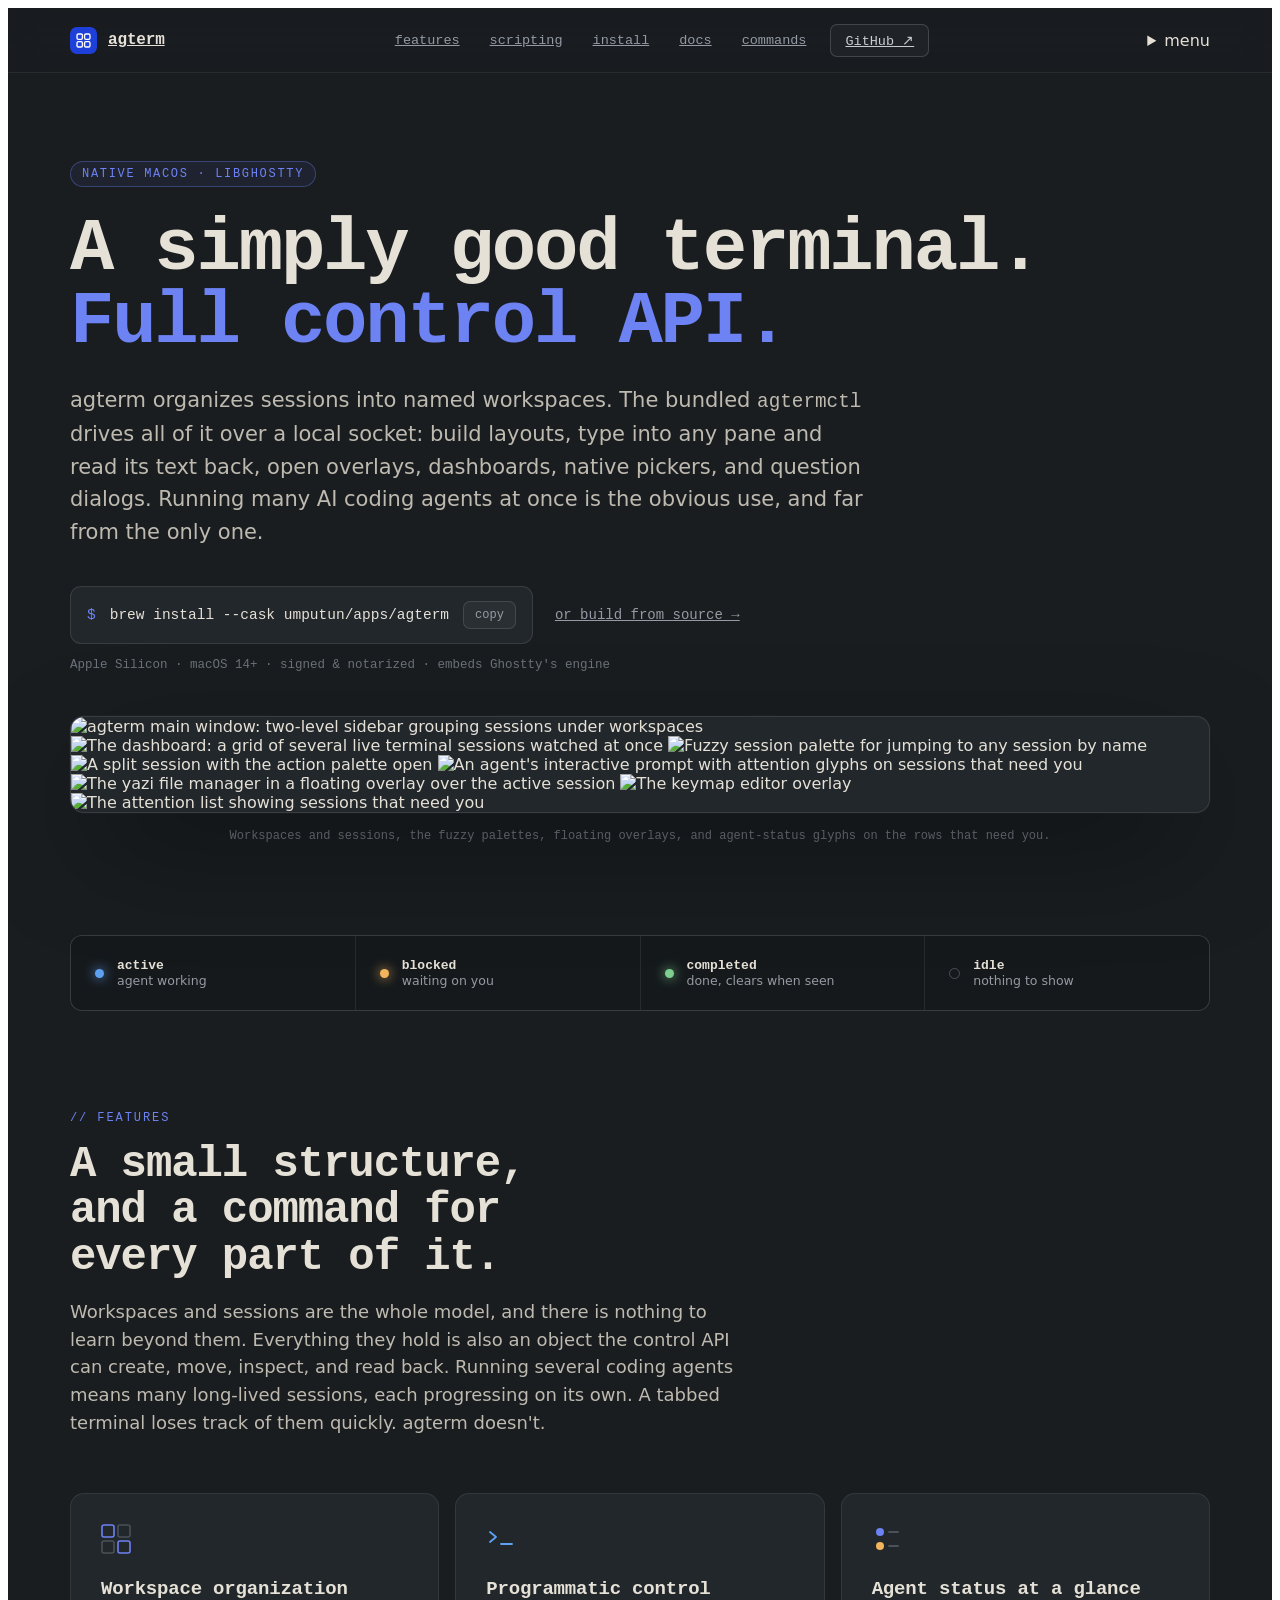
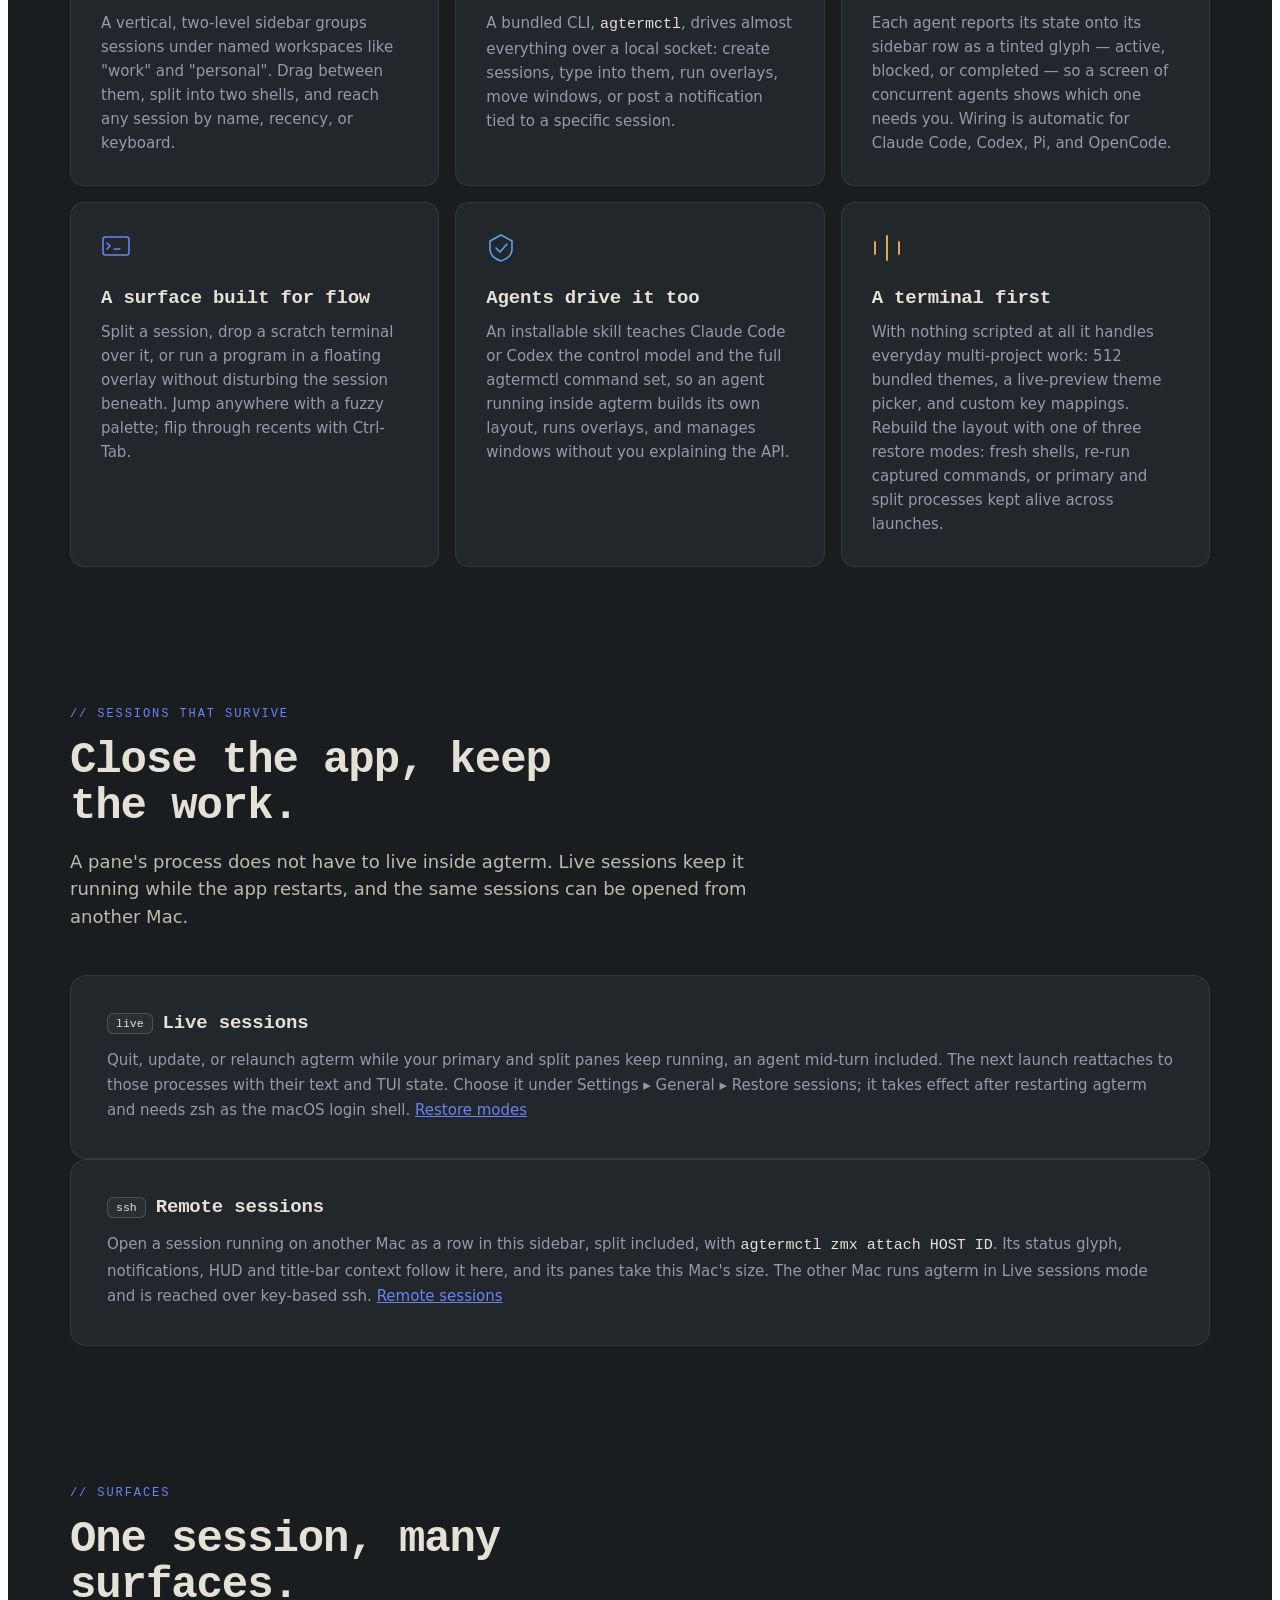
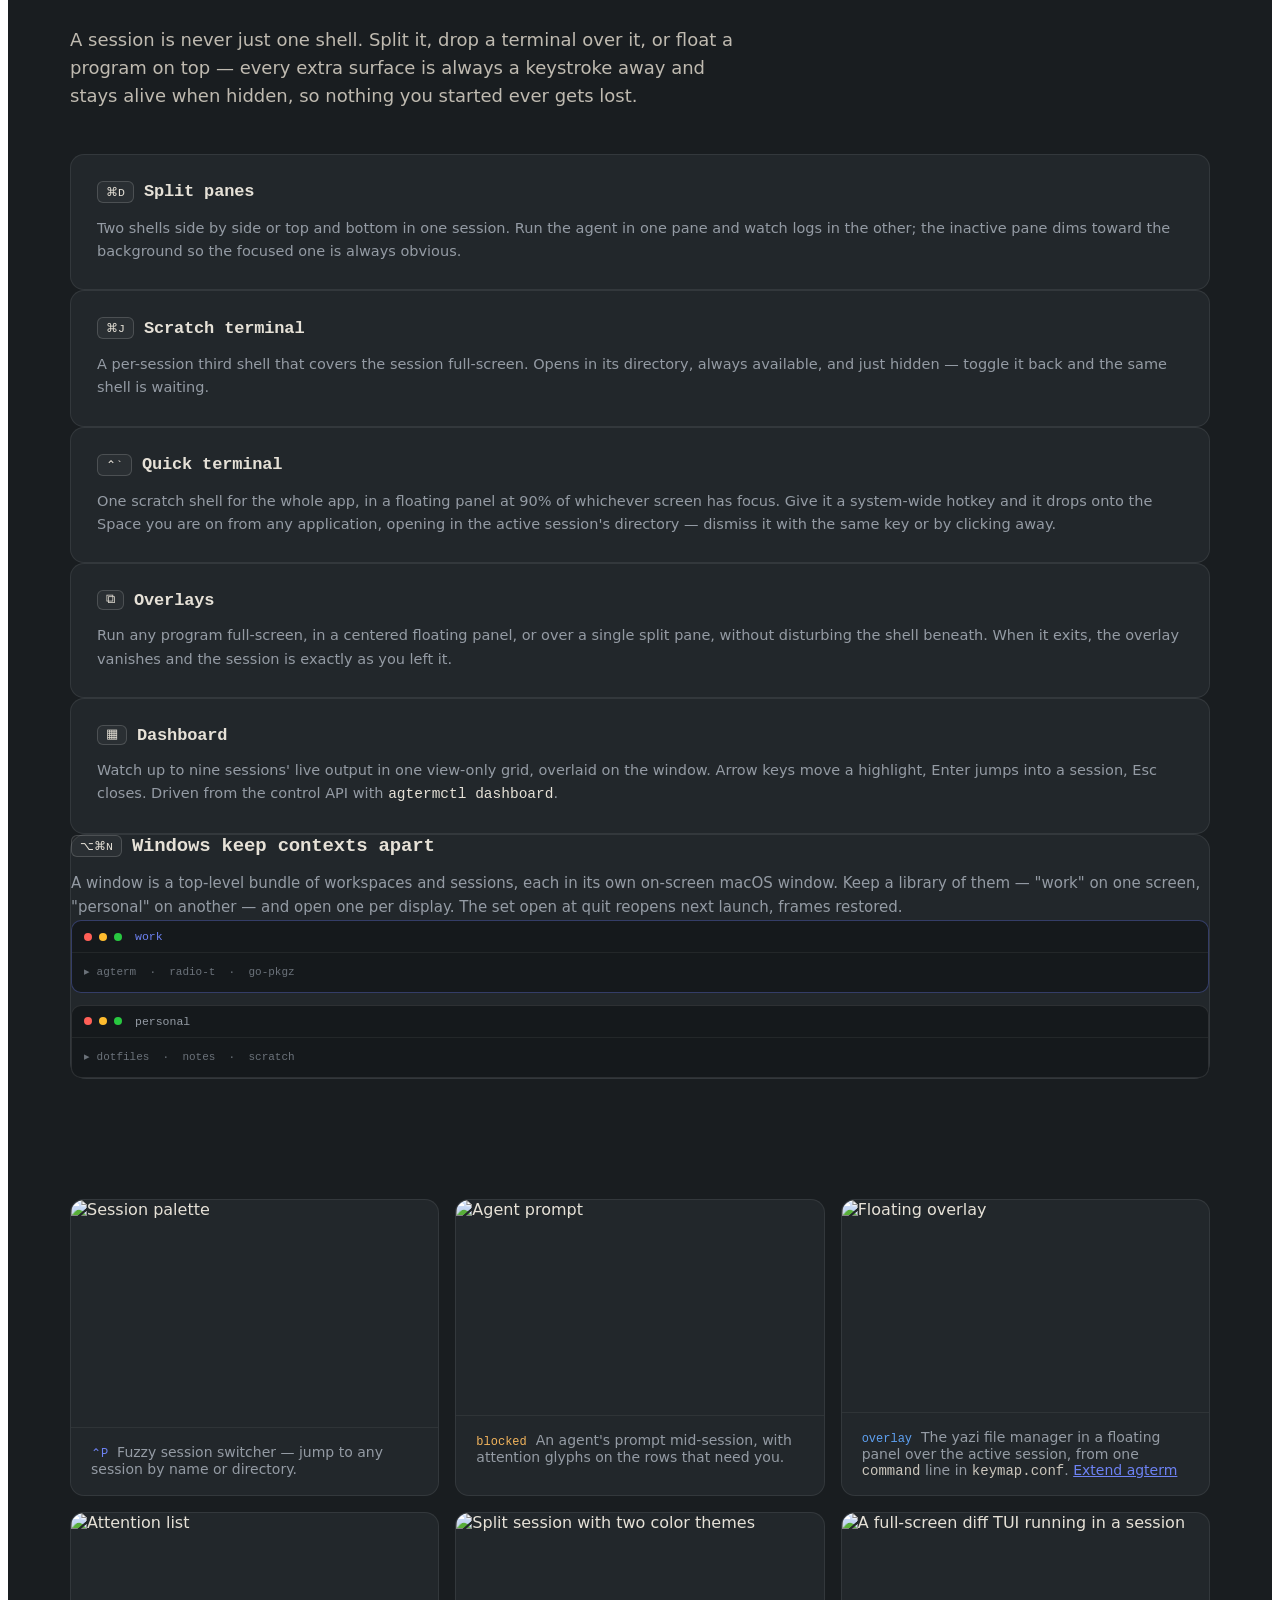
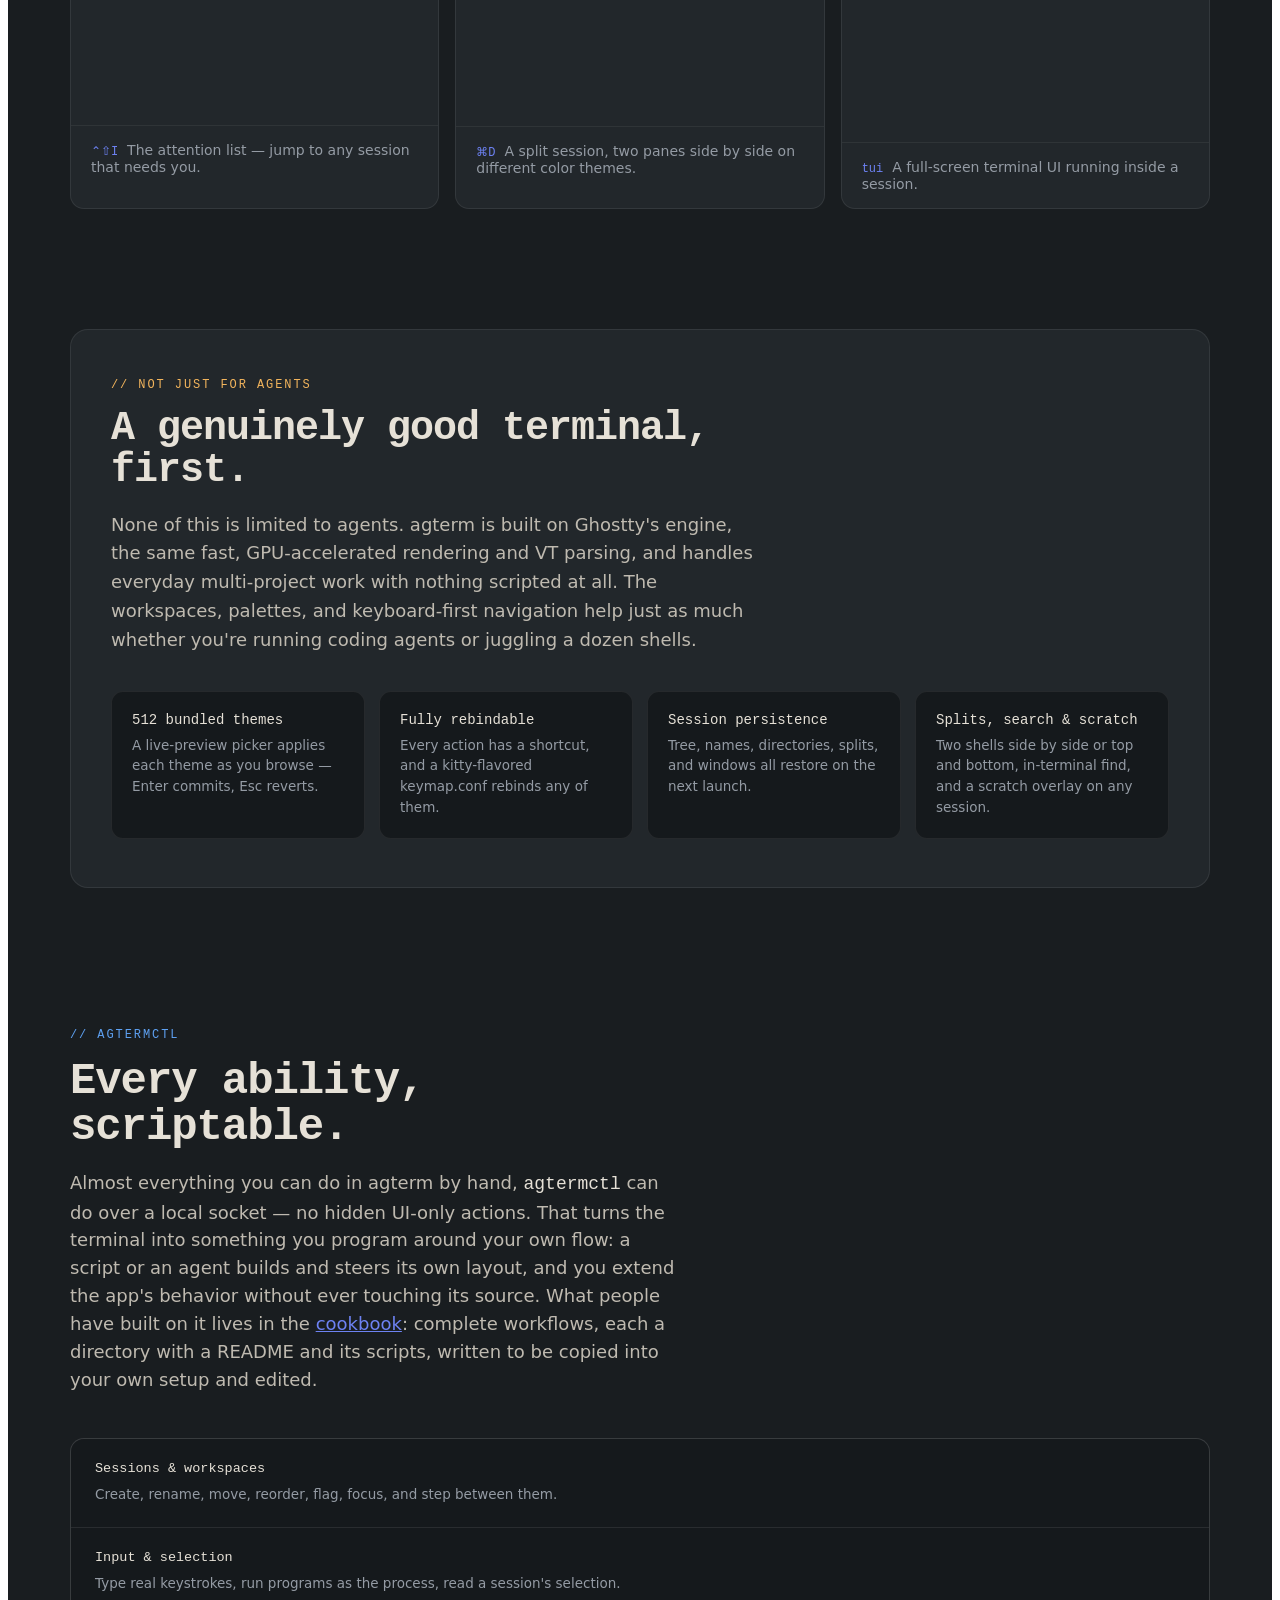
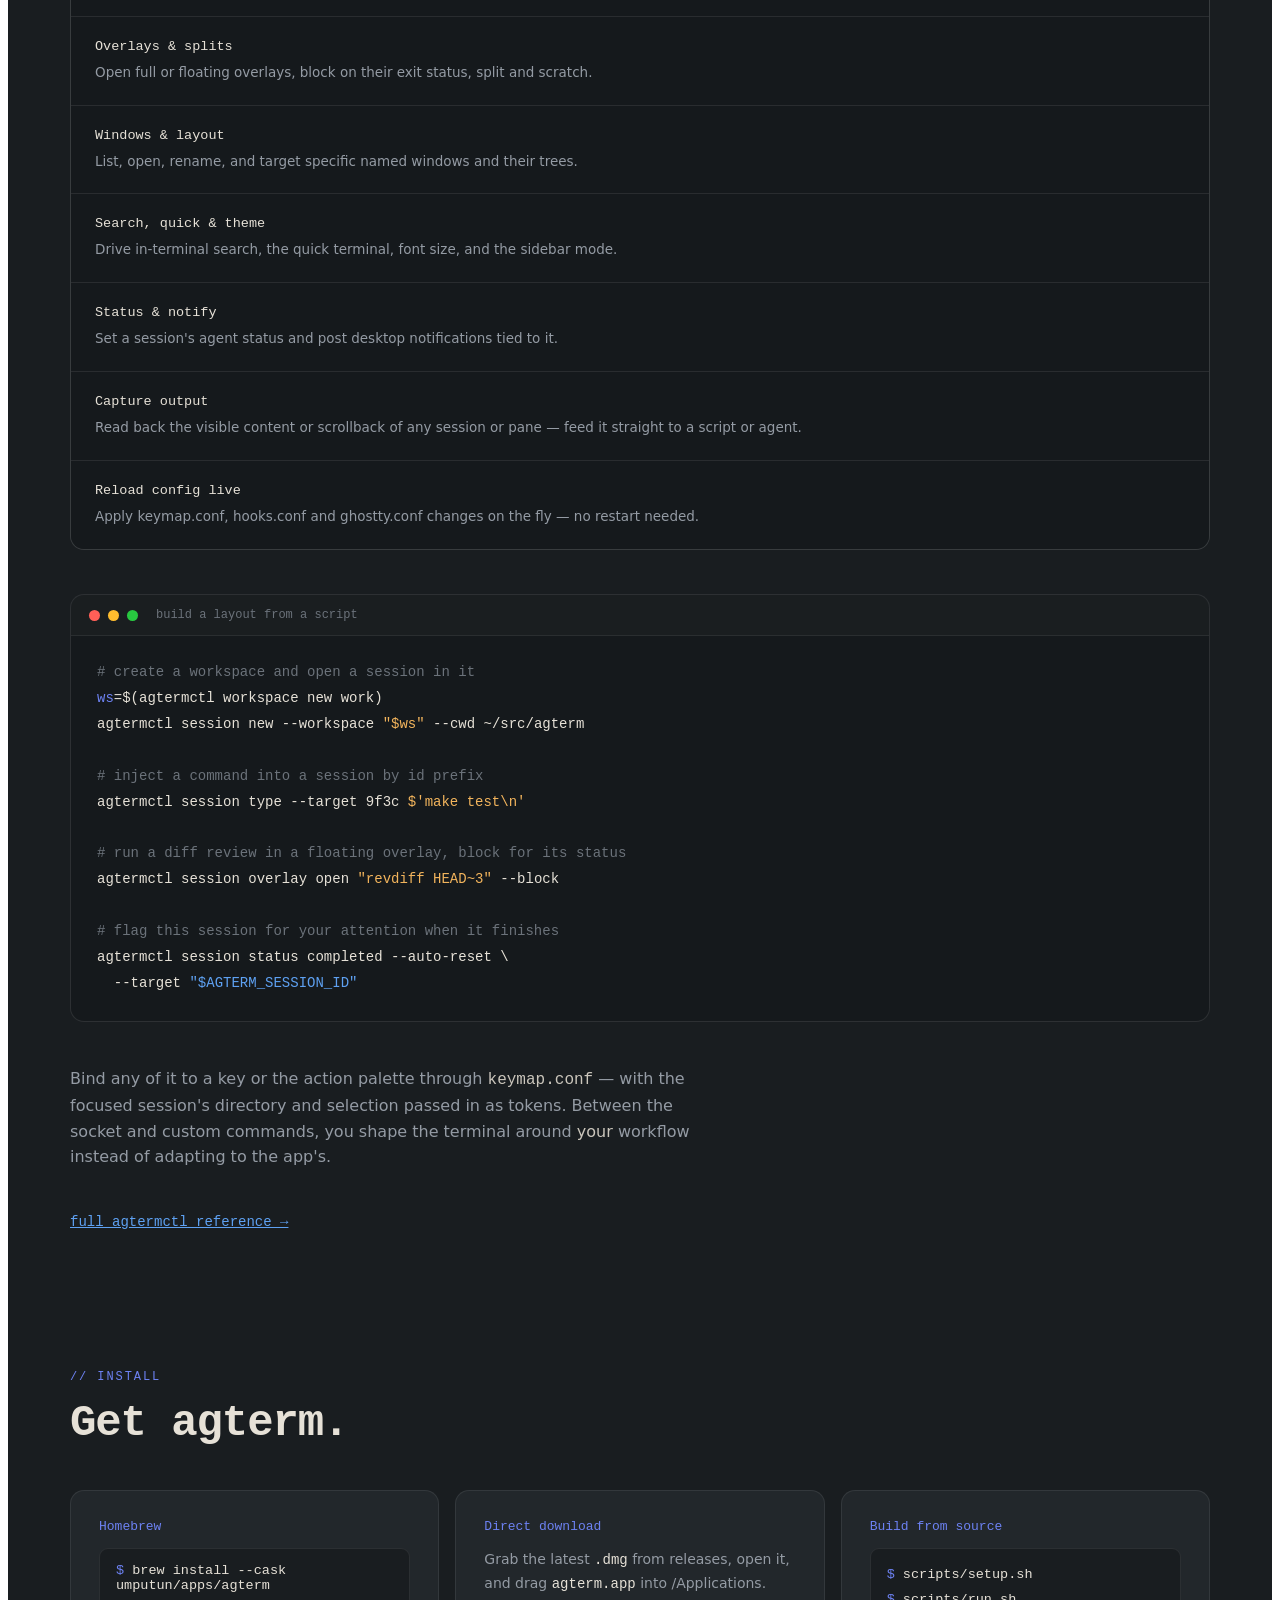
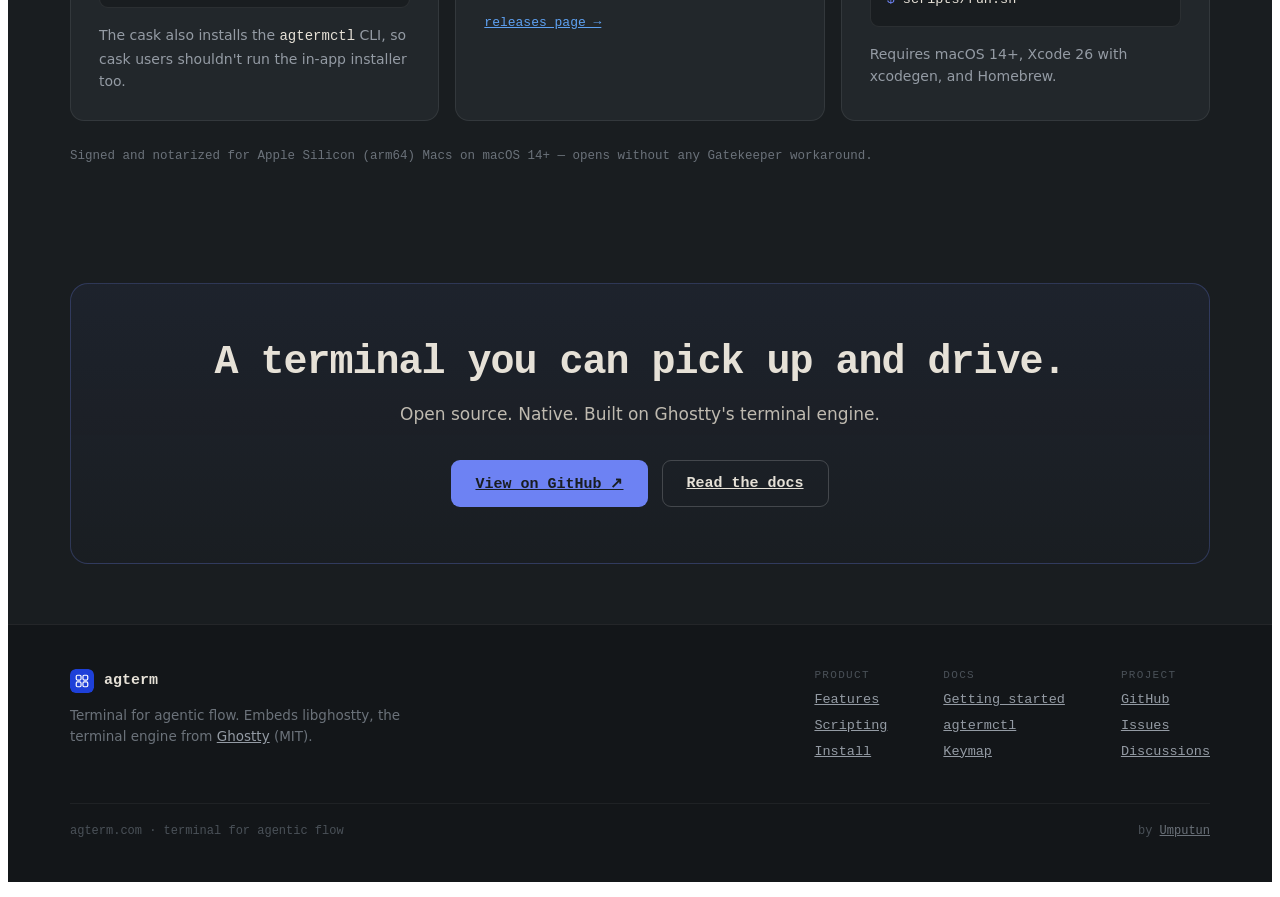
==== commit d0924583: "fix(site): stop the home page scrolling sideways on phones Below 620px the surfaces grid used a 1fr " ====
--- a/site/index.html
+++ b/site/index.html
@@ -54,7 +54,7 @@
         "author": { "@type": "Person", "name": "Umputun", "url": "https://github.com/umputun" },
         "codeRepository": "https://github.com/umputun/agterm",
         "downloadUrl": "https://github.com/umputun/agterm/releases",
-        "softwareVersion": "0.33.1"
+        "softwareVersion": "0.34.0"
       }
     </script>
   </head>
@@ -867,10 +867,7 @@
             background: #22272b;
             border: 1px solid rgba(255, 255, 255, 0.08);
             border-radius: 16px;
-            padding: 36px;
             display: grid;
-            grid-template-columns: 1.1fr 0.9fr;
-            gap: 36px;
             align-items: center;
           "
         >
